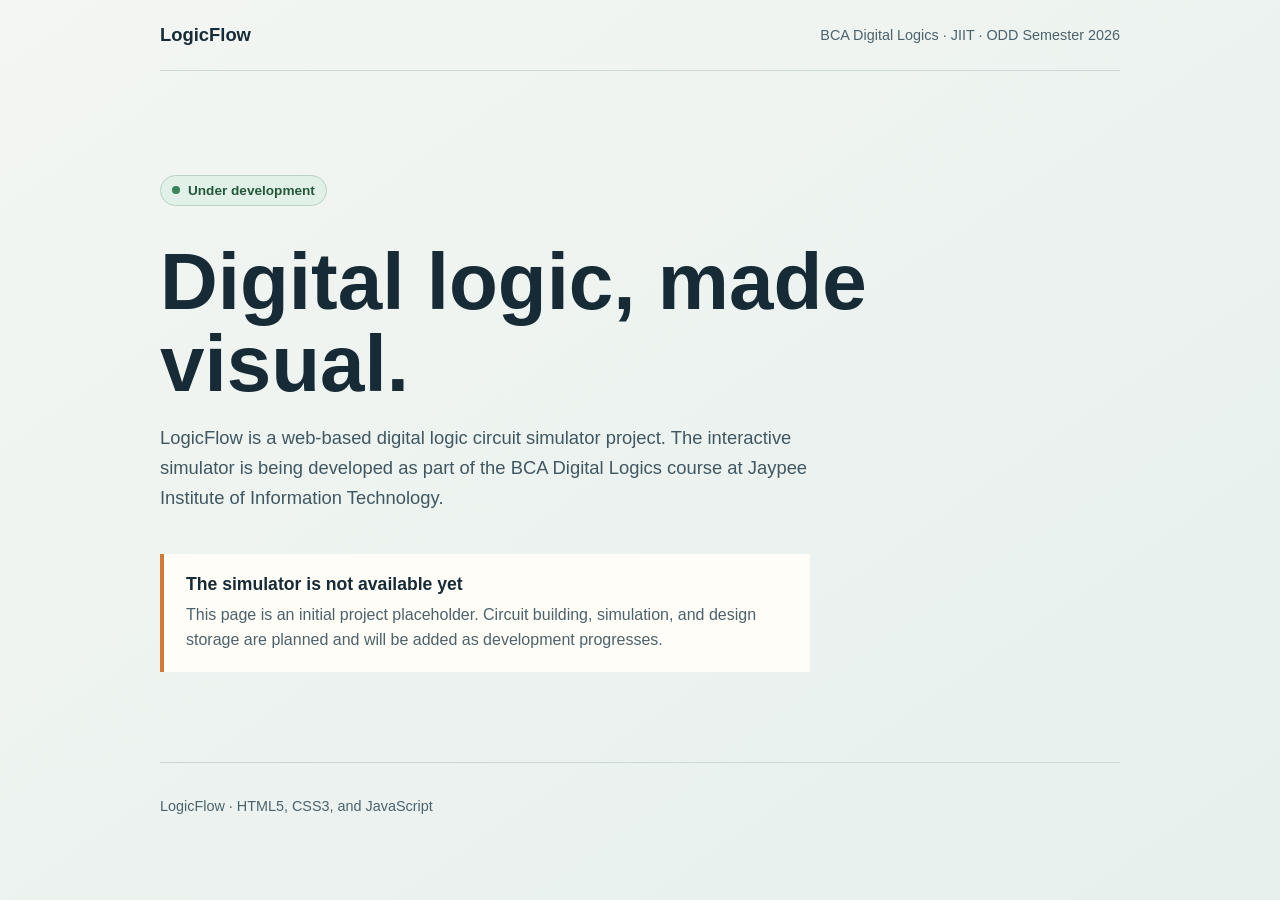
==== index.html @ 10ec33fc "Initialised Project" ====
<!doctype html>
<html lang="en">
  <head>
    <meta charset="utf-8">
    <meta name="viewport" content="width=device-width, initial-scale=1">
    <meta name="description" content="LogicFlow is a digital logic circuit simulator project currently under development.">
    <title>LogicFlow - Digital Logic Circuit Simulator</title>
    <link rel="stylesheet" href="css/style.css">
    <style>
      :root {
        color-scheme: light;
        font-family: "Segoe UI", sans-serif;
        color: #172b36;
        background: #f3f6f2;
      }

      * { box-sizing: border-box; }

      body {
        min-width: 320px;
        min-height: 100vh;
        margin: 0;
        background: linear-gradient(145deg, #f3f6f2 0%, #e6f0ed 100%);
      }

      header, main, footer { width: min(100% - 40px, 960px); margin-inline: auto; }

      header {
        display: flex;
        align-items: center;
        justify-content: space-between;
        gap: 16px;
        padding-block: 24px;
        border-bottom: 1px solid #cbd8d4;
      }

      .brand { margin: 0; font-size: 1.15rem; font-weight: 750; }
      .course { margin: 0; color: #4c626b; font-size: 0.9rem; text-align: right; }

      main { padding-block: clamp(48px, 10vh, 104px); }

      .status {
        display: inline-flex;
        align-items: center;
        gap: 8px;
        padding: 7px 11px;
        border: 1px solid #b8d2c3;
        border-radius: 999px;
        background: #e2f1e7;
        color: #24573c;
        font-size: 0.85rem;
        font-weight: 650;
      }

      .status::before {
        width: 8px;
        height: 8px;
        border-radius: 50%;
        background: #38855c;
        content: "";
      }

      h1 {
        max-width: 760px;
        margin: 22px 0 16px;
        font-size: clamp(2.4rem, 7vw, 5rem);
        line-height: 1.02;
      }

      .intro { max-width: 650px; color: #405761; font-size: 1.15rem; line-height: 1.65; }

      .notice {
        max-width: 650px;
        margin-top: 40px;
        padding: 20px 22px;
        border-left: 4px solid #d27a35;
        background: #fffdf7;
      }

      .notice h2 { margin: 0 0 8px; font-size: 1.1rem; }
      .notice p { margin: 0; color: #4c626b; line-height: 1.55; }
      footer { padding-block: 20px 28px; border-top: 1px solid #cbd8d4; color: #4c626b; font-size: 0.9rem; }

      @media (max-width: 520px) {
        header { align-items: flex-start; flex-direction: column; }
        .course { text-align: left; }
      }
    </style>
    <script src="js/app.js" defer></script>
  </head>
  <body>
    <header>
      <p class="brand">LogicFlow</p>
      <p class="course">BCA Digital Logics · JIIT · ODD Semester 2026</p>
    </header>

    <main>
      <p class="status" role="status">Under development</p>
      <h1>Digital logic, made visual.</h1>
      <p class="intro">LogicFlow is a web-based digital logic circuit simulator project. The interactive simulator is being developed as part of the BCA Digital Logics course at Jaypee Institute of Information Technology.</p>

      <section class="notice" aria-labelledby="development-title">
        <h2 id="development-title">The simulator is not available yet</h2>
        <p>This page is an initial project placeholder. Circuit building, simulation, and design storage are planned and will be added as development progresses.</p>
      </section>
    </main>

    <footer>
      <p>LogicFlow · HTML5, CSS3, and JavaScript</p>
    </footer>
  </body>
</html>
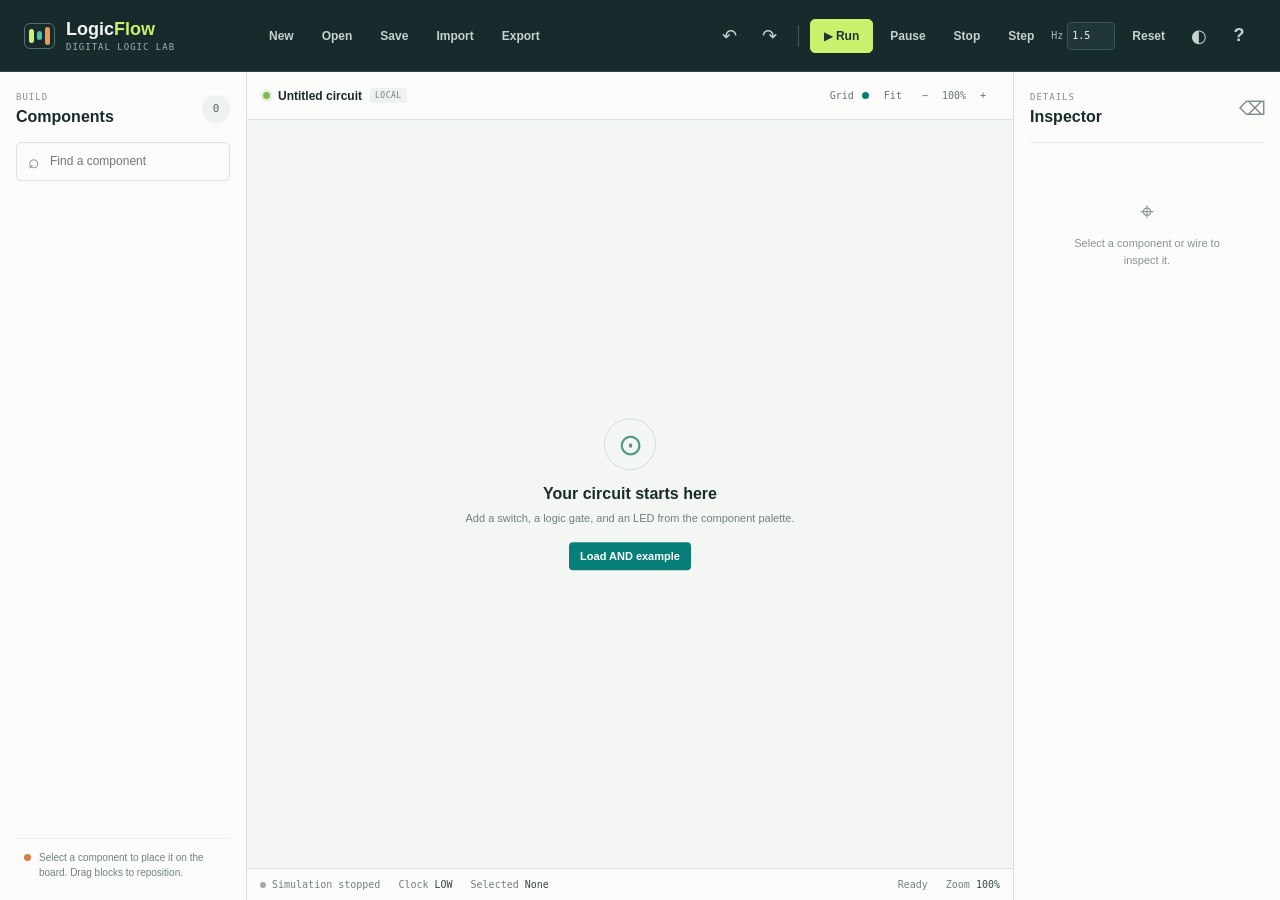
==== commit 4e449352: "feat: add simulator workspace UI" ====
--- a/index.html
+++ b/index.html
@@ -1,112 +1,105 @@
 <!doctype html>
 <html lang="en">
-  <head>
-    <meta charset="utf-8">
-    <meta name="viewport" content="width=device-width, initial-scale=1">
-    <meta name="description" content="LogicFlow is a digital logic circuit simulator project currently under development.">
-    <title>LogicFlow - Digital Logic Circuit Simulator</title>
-    <link rel="stylesheet" href="css/style.css">
-    <style>
-      :root {
-        color-scheme: light;
-        font-family: "Segoe UI", sans-serif;
-        color: #172b36;
-        background: #f3f6f2;
-      }
+	<head>
+		<meta charset="utf-8">
+		<meta name="viewport" content="width=device-width, initial-scale=1">
+		<meta name="description" content="LogicFlow is a browser-based digital logic circuit simulator.">
+		<meta name="theme-color" content="#172b2d">
+		<title>LogicFlow - Digital Logic Circuit Simulator</title>
+		<link rel="stylesheet" href="team/Gunish-Singh/styling/style.css">
+		<script type="module" src="app/bootstrap.js"></script>
+	</head>
+	<body>
+		<div class="app-shell" id="app">
+			<header class="topbar">
+				<a class="brand" href="#workspace" aria-label="LogicFlow home">
+					<span class="brand-mark" aria-hidden="true"><i></i><i></i><i></i></span>
+					<span>Logic<span class="brand-accent">Flow</span><small> DIGITAL LOGIC LAB</small></span>
+				</a>
+				<nav class="file-actions" aria-label="Circuit file actions">
+					<button type="button" data-action="new">New</button>
+					<button type="button" data-action="open">Open</button>
+					<button type="button" data-action="save">Save</button>
+					<button type="button" data-action="import">Import</button>
+					<button type="button" data-action="export">Export</button>
+				</nav>
+				<nav class="run-actions" aria-label="Simulation controls">
+					<button type="button" class="icon-button" data-action="undo" aria-label="Undo" title="Undo (Ctrl+Z)">↶</button>
+					<button type="button" class="icon-button" data-action="redo" aria-label="Redo" title="Redo (Ctrl+Y)">↷</button>
+					<span class="toolbar-divider" aria-hidden="true"></span>
+					<button type="button" class="run-button" data-action="run"><span aria-hidden="true">▶</span> Run</button>
+					<button type="button" data-action="pause">Pause</button>
+					<button type="button" data-action="stop">Stop</button>
+					  <button type="button" data-action="step" title="Advance one clock pulse">Step</button>
+					  <label class="clock-frequency">Hz <input id="clock-frequency" type="number" min="0.1" max="20" step="0.1" value="1.5" aria-label="Clock frequency in hertz"></label>
+					<button type="button" data-action="reset">Reset</button>
+					<button type="button" class="icon-button" data-action="theme" aria-label="Toggle color theme" title="Toggle theme">◐</button>
+					<button type="button" class="icon-button" data-action="help" aria-label="Help and about" title="Help and about">?</button>
+				</nav>
+			</header>
 
-      * { box-sizing: border-box; }
+			<main class="workbench" id="workspace">
+				<aside class="palette panel" aria-label="Component palette">
+					<div class="panel-heading">
+						<div><p class="eyebrow">BUILD</p><h1>Components</h1></div>
+						<span class="component-count" id="component-count">0</span>
+					</div>
+					<label class="search-box"><span class="visually-hidden">Search components</span><span aria-hidden="true">⌕</span><input id="component-search" type="search" placeholder="Find a component" autocomplete="off"></label>
+					<div id="component-list" class="component-list"></div>
+					<div class="palette-note"><span class="note-signal" aria-hidden="true"></span><p>Select a component to place it on the board. Drag blocks to reposition.</p></div>
+				</aside>
 
-      body {
-        min-width: 320px;
-        min-height: 100vh;
-        margin: 0;
-        background: linear-gradient(145deg, #f3f6f2 0%, #e6f0ed 100%);
-      }
+				<section class="workspace-panel" aria-label="Circuit workspace">
+					<div class="canvas-toolbar">
+						<div class="canvas-title"><span class="live-dot" aria-hidden="true"></span><span id="circuit-name">Untitled circuit</span><span class="draft-tag">LOCAL</span></div>
+						<div class="canvas-tools">
+							<button type="button" data-action="grid" aria-pressed="true" title="Toggle grid">Grid <span class="toggle-indicator"></span></button>
+							<button type="button" data-action="fit" title="Fit circuit to workspace">Fit</button>
+							<button type="button" data-action="zoom-out" aria-label="Zoom out">−</button>
+							<span id="zoom-level">100%</span>
+							<button type="button" data-action="zoom-in" aria-label="Zoom in">+</button>
+						</div>
+					</div>
+					<div class="diagram-wrap">
+						<svg id="diagram" viewBox="0 0 1200 760" role="application" aria-label="Interactive circuit diagram. Select output pins and input pins to wire components." tabindex="0" xmlns="http://www.w3.org/2000/svg">
+							<title>Circuit workspace</title>
+						</svg>
+						<div class="empty-state" id="empty-state">
+							<span class="empty-glyph" aria-hidden="true">⊙</span>
+							<h2>Your circuit starts here</h2>
+							<p>Add a switch, a logic gate, and an LED from the component palette.</p>
+							<button type="button" data-action="example">Load AND example</button>
+						</div>
+					</div>
+					<footer class="statusbar" aria-live="polite">
+						<span><i class="status-led" id="simulation-indicator"></i><span id="simulation-status">Simulation stopped</span></span>
+						<span>Clock <b id="clock-state">LOW</b></span>
+						<span>Selected <b id="selected-status">None</b></span>
+						<span class="status-spacer"></span>
+						<span id="message" role="status">Ready</span>
+						<span>Zoom <b id="zoom-status">100%</b></span>
+					</footer>
+				</section>
 
-      header, main, footer { width: min(100% - 40px, 960px); margin-inline: auto; }
-
-      header {
-        display: flex;
-        align-items: center;
-        justify-content: space-between;
-        gap: 16px;
-        padding-block: 24px;
-        border-bottom: 1px solid #cbd8d4;
-      }
-
-      .brand { margin: 0; font-size: 1.15rem; font-weight: 750; }
-      .course { margin: 0; color: #4c626b; font-size: 0.9rem; text-align: right; }
-
-      main { padding-block: clamp(48px, 10vh, 104px); }
-
-      .status {
-        display: inline-flex;
-        align-items: center;
-        gap: 8px;
-        padding: 7px 11px;
-        border: 1px solid #b8d2c3;
-        border-radius: 999px;
-        background: #e2f1e7;
-        color: #24573c;
-        font-size: 0.85rem;
-        font-weight: 650;
-      }
-
-      .status::before {
-        width: 8px;
-        height: 8px;
-        border-radius: 50%;
-        background: #38855c;
-        content: "";
-      }
-
-      h1 {
-        max-width: 760px;
-        margin: 22px 0 16px;
-        font-size: clamp(2.4rem, 7vw, 5rem);
-        line-height: 1.02;
-      }
-
-      .intro { max-width: 650px; color: #405761; font-size: 1.15rem; line-height: 1.65; }
-
-      .notice {
-        max-width: 650px;
-        margin-top: 40px;
-        padding: 20px 22px;
-        border-left: 4px solid #d27a35;
-        background: #fffdf7;
-      }
-
-      .notice h2 { margin: 0 0 8px; font-size: 1.1rem; }
-      .notice p { margin: 0; color: #4c626b; line-height: 1.55; }
-      footer { padding-block: 20px 28px; border-top: 1px solid #cbd8d4; color: #4c626b; font-size: 0.9rem; }
-
-      @media (max-width: 520px) {
-        header { align-items: flex-start; flex-direction: column; }
-        .course { text-align: left; }
-      }
-    </style>
-    <script src="js/app.js" defer></script>
-  </head>
-  <body>
-    <header>
-      <p class="brand">LogicFlow</p>
-      <p class="course">BCA Digital Logics · JIIT · ODD Semester 2026</p>
-    </header>
-
-    <main>
-      <p class="status" role="status">Under development</p>
-      <h1>Digital logic, made visual.</h1>
-      <p class="intro">LogicFlow is a web-based digital logic circuit simulator project. The interactive simulator is being developed as part of the BCA Digital Logics course at Jaypee Institute of Information Technology.</p>
-
-      <section class="notice" aria-labelledby="development-title">
-        <h2 id="development-title">The simulator is not available yet</h2>
-        <p>This page is an initial project placeholder. Circuit building, simulation, and design storage are planned and will be added as development progresses.</p>
-      </section>
-    </main>
-
-    <footer>
-      <p>LogicFlow · HTML5, CSS3, and JavaScript</p>
-    </footer>
-  </body>
-</html>+				<aside class="inspector panel" aria-label="Component inspector">
+					<div class="panel-heading"><div><p class="eyebrow">DETAILS</p><h2>Inspector</h2></div><button type="button" class="icon-button subtle" data-action="delete" aria-label="Delete selected item" title="Delete selected">⌫</button></div>
+					<div id="inspector-content" class="inspector-content"><div class="inspector-empty"><span aria-hidden="true">⌖</span><p>Select a component or wire to inspect it.</p></div></div>
+				</aside>
+			</main>
+			<input type="file" id="import-file" accept=".logicflow,application/vnd.logicflow.circuit+json,.json,application/json" aria-label="Import a LogicFlow circuit file" hidden>
+			<div class="toast" id="toast" role="status" aria-live="polite"></div>
+			<dialog id="help-dialog" aria-labelledby="help-title">
+				<form method="dialog"><button class="dialog-close" aria-label="Close help">×</button></form>
+				<p class="eyebrow">QUICK START</p><h2 id="help-title">Build a circuit</h2>
+				<ol><li>Add components from the left palette.</li><li>Click an output pin, then an input pin to connect them.</li><li>Click a switch's HIGH/LOW label to toggle its signal.</li><li>Run the simulation or inspect truth tables on a selected component.</li></ol>
+				<p class="dialog-footnote">LogicFlow · BCA Digital Logics · Jaypee Institute of Information Technology · ODD Semester 2026</p>
+			</dialog>
+			<dialog id="circuit-dialog" aria-labelledby="circuit-dialog-title">
+				<form method="dialog"><button class="dialog-close" aria-label="Close circuit dialog">×</button></form>
+				<p class="eyebrow">LOCAL CIRCUITS</p>
+				<h2 id="circuit-dialog-title">Save circuit</h2>
+				<div id="circuit-dialog-body"></div>
+			</dialog>
+		</div>
+	</body>
+</html>
--- a/team/Gunish-Singh/styling/style.css
+++ b/team/Gunish-Singh/styling/style.css
@@ -0,0 +1,204 @@
+:root {
+  font-family: "Aptos", "Segoe UI", sans-serif;
+  color: #192b2e;
+  background: #e8eeeb;
+  font-synthesis: none;
+  --ink: #192b2e;
+  --muted: #718184;
+  --line: #d9e1dd;
+  --panel: #fbfcfa;
+  --canvas: #f3f6f2;
+  --teal: #087e78;
+  --teal-dark: #075d59;
+  --lime: #c9f16b;
+  --orange: #da7b42;
+  --signal-high: #0ca67f;
+  --shadow: 0 12px 36px rgb(26 48 48 / 7%);
+}
+
+* { box-sizing: border-box; }
+body { min-width: 320px; min-height: 100vh; margin: 0; }
+button, input { font: inherit; }
+button { color: inherit; }
+button:focus-visible, input:focus-visible, a:focus-visible, svg:focus-visible { outline: 3px solid #e4984a; outline-offset: 2px; }
+.app-shell { min-height: 100vh; }
+.topbar { min-height: 72px; display: flex; align-items: center; gap: 30px; padding: 0 24px; background: #172b2d; color: #f2f5ef; border-bottom: 1px solid #294347; }
+.brand { display: flex; align-items: center; gap: 11px; min-width: 204px; color: inherit; text-decoration: none; font-size: 18px; font-weight: 800; line-height: 1; }
+.brand small { display: block; margin-top: 5px; color: #9eb4ae; font: 500 9px/1 Consolas, monospace; letter-spacing: 1px; }
+.brand-accent { color: var(--lime); }
+.brand-mark { display: flex; align-items: center; gap: 3px; height: 26px; padding: 4px; border: 1px solid #52716a; border-radius: 6px; }
+.brand-mark i { display: block; width: 5px; height: 14px; border-radius: 3px; background: #c9f16b; }
+.brand-mark i:nth-child(2) { height: 9px; background: #46c39f; }
+.brand-mark i:nth-child(3) { height: 18px; background: #ec9954; }
+.file-actions, .run-actions, .canvas-tools { display: flex; align-items: center; gap: 6px; }
+.topbar nav button { min-height: 34px; padding: 0 10px; border: 1px solid transparent; border-radius: 5px; background: transparent; color: #c6d2cf; font-size: 12px; font-weight: 650; cursor: pointer; }
+.topbar nav button:hover { border-color: #42615f; background: #223b3d; color: white; }
+.topbar nav .run-button { padding-inline: 13px; border-color: var(--lime); background: var(--lime); color: #203331; }
+.topbar nav .run-button:hover { border-color: #daf796; background: #daf796; }
+.topbar nav .icon-button { width: 34px; padding: 0; font-size: 18px; }
+.run-actions { margin-left: auto; }
+.toolbar-divider { height: 22px; margin-inline: 5px; border-left: 1px solid #41585a; }
+.clock-frequency { display: flex; align-items: center; gap: 4px; color: #a9bab4; font: 10px Consolas, monospace; }
+.clock-frequency input { width: 48px; height: 28px; padding: 0 4px; border: 1px solid #3b5553; border-radius: 4px; background: #203638; color: #eef4ef; font: 10px Consolas, monospace; }
+.workbench { display: grid; grid-template-columns: 246px minmax(400px, 1fr) 266px; gap: 1px; height: calc(100vh - 72px); min-height: 560px; background: var(--line); }
+.panel { min-width: 0; background: var(--panel); }
+.palette, .inspector { display: flex; flex-direction: column; padding: 20px 16px; overflow: hidden; }
+.panel-heading { display: flex; align-items: center; justify-content: space-between; gap: 10px; margin-bottom: 16px; }
+.panel-heading h1, .panel-heading h2 { margin: 0; font-size: 16px; font-weight: 800; }
+.eyebrow { margin: 0 0 5px; color: #82908d; font: 500 9px/1.2 Consolas, monospace; letter-spacing: 1px; }
+.component-count { display: grid; place-items: center; width: 28px; height: 28px; border-radius: 50%; background: #edf2ee; color: #566a68; font: 500 11px Consolas, monospace; }
+.search-box { display: flex; align-items: center; gap: 9px; min-height: 39px; padding: 0 11px; border: 1px solid #dbe3df; border-radius: 5px; color: #72817e; }
+.search-box:focus-within { border-color: var(--teal); box-shadow: 0 0 0 2px rgb(8 126 120 / 10%); }
+.search-box > span { font-size: 19px; line-height: 1; }
+.search-box input { width: 100%; border: 0; outline: 0; background: transparent; color: var(--ink); font-size: 12px; }
+.component-list { flex: 1; margin: 14px -4px 0; padding: 0 4px 8px; overflow-y: auto; }
+.component-group { margin-bottom: 17px; }
+.component-group h3 { margin: 0 0 8px; color: #80908d; font: 500 9px Consolas, monospace; letter-spacing: .9px; text-transform: uppercase; }
+.component-buttons { display: grid; grid-template-columns: 1fr 1fr; gap: 6px; }
+.component-button { display: flex; align-items: center; min-width: 0; min-height: 36px; gap: 7px; padding: 0 8px; border: 1px solid #e2e8e4; border-radius: 5px; background: #fff; text-align: left; font-size: 10px; font-weight: 700; cursor: pointer; transition: border-color .15s, background .15s, transform .15s; }
+.component-button:hover { transform: translateY(-1px); border-color: #9fc9bb; background: #f4faf5; }
+.component-glyph { display: grid; flex: 0 0 19px; place-items: center; width: 19px; height: 19px; border-radius: 4px; background: #e5f2e9; color: #16775c; font: 500 10px Consolas, monospace; }
+.palette-note { display: flex; align-items: flex-start; gap: 8px; padding: 11px 8px 0; border-top: 1px solid #edf0ed; color: var(--muted); }
+.palette-note p { margin: 0; font-size: 10px; line-height: 1.5; }
+.note-signal { flex: 0 0 7px; width: 7px; height: 7px; margin-top: 4px; border-radius: 50%; background: var(--orange); }
+.workspace-panel { display: flex; min-width: 0; min-height: 0; flex-direction: column; background: var(--canvas); }
+.canvas-toolbar { display: flex; align-items: center; justify-content: space-between; min-height: 48px; padding: 0 16px; border-bottom: 1px solid #dce4df; background: #fbfcfa; }
+.canvas-title { display: flex; align-items: center; gap: 8px; min-width: 0; font-size: 12px; font-weight: 750; }
+.live-dot { width: 7px; height: 7px; border-radius: 50%; background: #7dbb55; box-shadow: 0 0 0 3px #eaf2df; }
+.draft-tag { padding: 3px 5px; border-radius: 3px; background: #eef2ed; color: #72817e; font: 500 8px Consolas, monospace; letter-spacing: .5px; }
+.canvas-tools { gap: 3px; color: #637572; font: 500 10px Consolas, monospace; }
+.canvas-tools button { min-width: 28px; height: 28px; padding: 0 6px; border: 0; border-radius: 4px; background: transparent; color: inherit; cursor: pointer; }
+.canvas-tools button:hover { background: #edf3ee; color: var(--teal-dark); }
+.toggle-indicator { display: inline-block; width: 7px; height: 7px; margin-left: 2px; border-radius: 50%; background: var(--teal); }
+.diagram-wrap { position: relative; flex: 1; min-height: 0; overflow: hidden; }
+#diagram { display: block; width: 100%; height: 100%; touch-action: none; cursor: default; }
+#diagram .grid-bg { fill: url(#grid-pattern); }
+#diagram .wire { fill: none; stroke: #81938f; stroke-width: 2.2; cursor: pointer; transition: stroke .15s, stroke-width .15s; }
+#diagram .wire.signal-high { stroke: var(--signal-high); stroke-width: 3; }
+#diagram .wire.signal-low { stroke: #9ba9a5; }
+#diagram .wire.selected { stroke: #df8542; stroke-width: 4; }
+#diagram .wire-hit { fill: none; stroke: transparent; stroke-width: 14; cursor: pointer; }
+#diagram .node-body { fill: #fff; stroke: #bdcbc5; stroke-width: 1.5; rx: 7; filter: drop-shadow(0 3px 3px rgb(22 49 42 / 8%)); }
+#diagram .node.selected .node-body { stroke: #16877b; stroke-width: 2.2; }
+#diagram .node-title { fill: #1b3233; font: 700 12px "Segoe UI", sans-serif; pointer-events: none; }
+#diagram .node-subtitle { fill: #82918d; font: 9px Consolas, monospace; pointer-events: none; }
+#diagram .pin { stroke: #fff; stroke-width: 2; cursor: crosshair; }
+#diagram .pin:hover { r: 8; }
+#diagram .pin.output { fill: #137f70; }
+#diagram .pin.input { fill: #7b8986; }
+#diagram .pin.signal-high { fill: #05a77c; }
+#diagram .pin.signal-low { fill: #8e9c98; }
+#diagram .pin-label { fill: #657572; font: 9px Consolas, monospace; pointer-events: none; }
+#diagram .state-label { fill: #516663; font: 10px Consolas, monospace; pointer-events: none; }
+#diagram .state-label[data-switch-toggle] { cursor: pointer; pointer-events: auto; }
+#diagram .led-core { fill: #d6ded9; stroke: #82918c; stroke-width: 1.5; }
+#diagram .led-core.on { fill: #7af0bc; stroke: #0c9c73; filter: drop-shadow(0 0 6px rgb(19 203 138 / 55%)); }
+#diagram .wire-preview { fill: none; stroke: #de8946; stroke-width: 2; stroke-dasharray: 6 5; pointer-events: none; }
+.empty-state { position: absolute; top: 50%; left: 50%; width: min(340px, 90%); transform: translate(-50%, -50%); text-align: center; pointer-events: none; }
+.empty-state[hidden] { display: none; }
+.empty-glyph { display: grid; place-items: center; width: 52px; height: 52px; margin: 0 auto 15px; border: 1px solid #d4dfd8; border-radius: 50%; color: #4f9b7d; font-size: 30px; }
+.empty-state h2 { margin: 0 0 7px; font-size: 16px; }
+.empty-state p { margin: 0; color: #71817d; font-size: 11px; line-height: 1.6; }
+.empty-state button { margin-top: 14px; padding: 8px 11px; border: 0; border-radius: 4px; background: var(--teal); color: #fff; font-size: 11px; font-weight: 700; pointer-events: auto; cursor: pointer; }
+.statusbar { display: flex; align-items: center; gap: 18px; min-height: 32px; padding: 0 13px; border-top: 1px solid #dce4df; background: #fbfcfa; color: #71807d; font: 10px Consolas, monospace; }
+.statusbar > span { display: flex; align-items: center; gap: 6px; white-space: nowrap; }
+.statusbar b { color: #344947; font-weight: 500; }
+.status-spacer { flex: 1; }
+.status-led { width: 6px; height: 6px; border-radius: 50%; background: #9daaa6; }
+.status-led.running { background: #11a77b; box-shadow: 0 0 0 3px #d9f1e5; }
+.inspector .panel-heading { margin-bottom: 0; padding-bottom: 16px; border-bottom: 1px solid #e6ebe7; }
+.icon-button { display: grid; place-items: center; width: 32px; height: 32px; border: 1px solid #dfe6e1; border-radius: 5px; background: #fff; color: #445b57; font-size: 16px; cursor: pointer; }
+.icon-button:hover { border-color: #adc8bb; color: var(--teal-dark); }
+.icon-button.subtle { border-color: transparent; background: transparent; color: #7c8985; font-size: 19px; }
+.inspector-content { flex: 1; min-height: 0; overflow-y: auto; }
+.inspector-empty { display: grid; justify-items: center; gap: 8px; margin-top: 54px; color: #879490; text-align: center; }
+.inspector-empty span { font-size: 25px; }
+.inspector-empty p { max-width: 170px; margin: 0; font-size: 11px; line-height: 1.6; }
+.inspector-section { padding: 16px 0; border-bottom: 1px solid #e9eeea; }
+.inspector-section h3 { margin: 0 0 11px; color: #7d8b87; font: 500 9px Consolas, monospace; letter-spacing: .8px; text-transform: uppercase; }
+.detail-title { margin: 13px 0 4px; font-size: 15px; font-weight: 800; }
+.detail-id { color: #81908c; font: 10px Consolas, monospace; }
+.pin-row { display: flex; align-items: center; justify-content: space-between; padding: 5px 0; color: #536662; font-size: 11px; }
+.pin-value { display: inline-grid; place-items: center; min-width: 24px; height: 20px; border-radius: 3px; background: #edf1ee; color: #667572; font: 500 10px Consolas, monospace; }
+.pin-value.high { background: #dff5e9; color: #087e5f; }
+.inspector-section input[type="text"], .inspector-section input[type="number"] { width: 100%; min-height: 33px; padding: 0 8px; border: 1px solid #d9e2dc; border-radius: 4px; background: #fff; color: var(--ink); font-size: 11px; }
+.inspector-action { width: 100%; min-height: 34px; margin-top: 7px; border: 1px solid #dbe4dd; border-radius: 4px; background: #fff; color: #37524c; font-size: 11px; font-weight: 700; cursor: pointer; }
+.inspector-action:hover { border-color: #89b8a5; background: #f4faf6; }
+.truth-table { width: 100%; border-collapse: collapse; font: 10px Consolas, monospace; }
+.truth-table th, .truth-table td { padding: 6px 3px; border-bottom: 1px solid #edf0ed; text-align: center; }
+.truth-table th { color: #71817c; font-weight: 500; }
+.truth-table td:last-child { color: var(--teal-dark); font-weight: 700; }
+.toast { position: fixed; right: 18px; bottom: 46px; z-index: 5; max-width: min(380px, calc(100vw - 36px)); padding: 10px 14px; transform: translateY(12px); border: 1px solid #385956; border-radius: 5px; background: #193536; box-shadow: var(--shadow); color: #f2f7f1; font-size: 11px; opacity: 0; pointer-events: none; transition: opacity .18s, transform .18s; }
+.toast.visible { transform: translateY(0); opacity: 1; }
+dialog { width: min(430px, calc(100% - 32px)); padding: 28px; border: 1px solid #d7e0da; border-radius: 8px; box-shadow: var(--shadow); color: var(--ink); }
+dialog::backdrop { background: rgb(16 37 35 / 48%); }
+dialog h2 { margin: 5px 0 15px; font-size: 22px; }
+dialog li { margin: 9px 0; color: #51635f; font-size: 13px; line-height: 1.5; }
+.dialog-close { float: right; border: 0; background: transparent; color: #64736f; font-size: 22px; cursor: pointer; }
+.dialog-footnote { margin: 20px 0 0; padding-top: 14px; border-top: 1px solid var(--line); color: #7b8985; font-size: 10px; line-height: 1.5; }
+.dialog-label { display: block; margin: 10px 0 6px; color: #60716d; font-size: 12px; }
+.dialog-input { width: 100%; min-height: 38px; padding: 0 10px; border: 1px solid #d9e2dc; border-radius: 4px; background: #fff; color: var(--ink); }
+.dialog-actions { display: flex; justify-content: flex-end; gap: 8px; margin-top: 18px; }
+.dialog-action { min-height: 34px; padding: 0 13px; border: 1px solid #d9e2dc; border-radius: 4px; background: #fff; font-size: 11px; font-weight: 700; cursor: pointer; }
+.dialog-action.primary { border-color: var(--teal); background: var(--teal); color: #fff; }
+.saved-circuit-list { display: grid; gap: 6px; max-height: 300px; overflow-y: auto; }
+.saved-circuit-row { display: flex; gap: 5px; }
+.saved-circuit-button { flex: 1; min-width: 0; min-height: 38px; padding: 0 10px; border: 1px solid #dce5df; border-radius: 4px; background: #fff; text-align: left; font-size: 12px; cursor: pointer; }
+.saved-circuit-button:hover { border-color: #8ebca9; background: #f4faf6; }
+.saved-circuit-tool { padding: 0 8px; border: 1px solid #dce5df; border-radius: 4px; background: #fff; color: #526660; font-size: 10px; cursor: pointer; }
+.saved-circuit-tool:hover { border-color: #8ebca9; background: #f4faf6; }
+.saved-circuit-tool.danger { color: #a54335; }
+.visually-hidden { position: absolute; width: 1px; height: 1px; padding: 0; overflow: hidden; clip: rect(0, 0, 0, 0); white-space: nowrap; border: 0; }
+
+body.dark { color: #e2eae6; background: #101a1c; --ink: #e2eae6; --muted: #97a8a2; --line: #2e3d3d; --panel: #1c292a; --canvas: #172324; }
+body.dark .topbar { background: #101a1c; }
+body.dark .palette, body.dark .inspector, body.dark .canvas-toolbar, body.dark .statusbar { background: #1c292a; }
+body.dark .workbench { background: #2e3d3d; }
+body.dark .component-button, body.dark .icon-button, body.dark .inspector-action { border-color: #384a49; background: #243333; color: #e0e9e4; }
+body.dark .component-button:hover, body.dark .inspector-action:hover { background: #2e4541; }
+body.dark .search-box, body.dark .inspector-section input { border-color: #40524e; color: #e0e9e4; }
+body.dark .search-box input, body.dark .inspector-section input { color: #e0e9e4; }
+body.dark .canvas-tools button:hover { background: #2a3c3a; }
+body.dark #diagram .node-body { fill: #283939; stroke: #506360; }
+body.dark #diagram .node-title { fill: #e7efeb; }
+body.dark #diagram .node-subtitle, body.dark #diagram .pin-label, body.dark #diagram .state-label { fill: #a3b2ad; }
+body.dark #diagram .wire { stroke: #758985; }
+body.dark #diagram .wire.signal-high { stroke: #31d4a1; }
+body.dark #diagram .pin.input { fill: #b0bcb8; }
+body.dark .empty-state h2 { color: #e4ece8; }
+body.dark .empty-state p { color: #a2b1ad; }
+body.dark dialog { background: #1c292a; color: #e2eae6; }
+
+@media (max-width: 1120px) {
+  .topbar { gap: 14px; padding-inline: 14px; }
+  .brand { min-width: 160px; }
+  .workbench { grid-template-columns: 214px minmax(320px, 1fr) 228px; }
+  .topbar nav button { padding-inline: 7px; }
+  .statusbar { gap: 11px; }
+}
+@media (max-width: 850px) {
+  .topbar { flex-wrap: wrap; gap: 8px 18px; padding-block: 10px; }
+  .brand { min-width: 160px; }
+  .run-actions { margin-left: auto; }
+  .workbench { height: calc(100vh - 118px); grid-template-columns: 190px minmax(280px, 1fr); }
+  .inspector { display: none; }
+  .statusbar { font-size: 9px; }
+}
+@media (max-width: 600px) {
+  .topbar { min-height: auto; }
+  .file-actions, .run-actions { width: 100%; margin: 0; overflow-x: auto; }
+  .file-actions { order: 2; }
+  .run-actions { order: 3; }
+  .workbench { display: flex; height: calc(100dvh - 150px); min-height: 460px; flex-direction: column; }
+  .palette { max-height: 155px; padding: 10px 12px; }
+  .palette .panel-heading { display: none; }
+  .component-list { display: flex; flex: 0 0 auto; gap: 13px; overflow: auto hidden; margin: 8px 0 0; padding-bottom: 4px; }
+  .component-group { flex: 0 0 auto; margin: 0; }
+  .component-buttons { display: flex; }
+  .component-button { min-width: 76px; }
+  .palette-note { display: none; }
+  .workspace-panel { flex: 1; min-height: 0; }
+  .canvas-toolbar { min-height: 40px; padding-inline: 9px; }
+  .statusbar { gap: 8px; min-height: 30px; padding-inline: 7px; overflow-x: auto; }
+  .statusbar > span:nth-child(3), .statusbar > span:nth-child(5) { display: none; }
+}
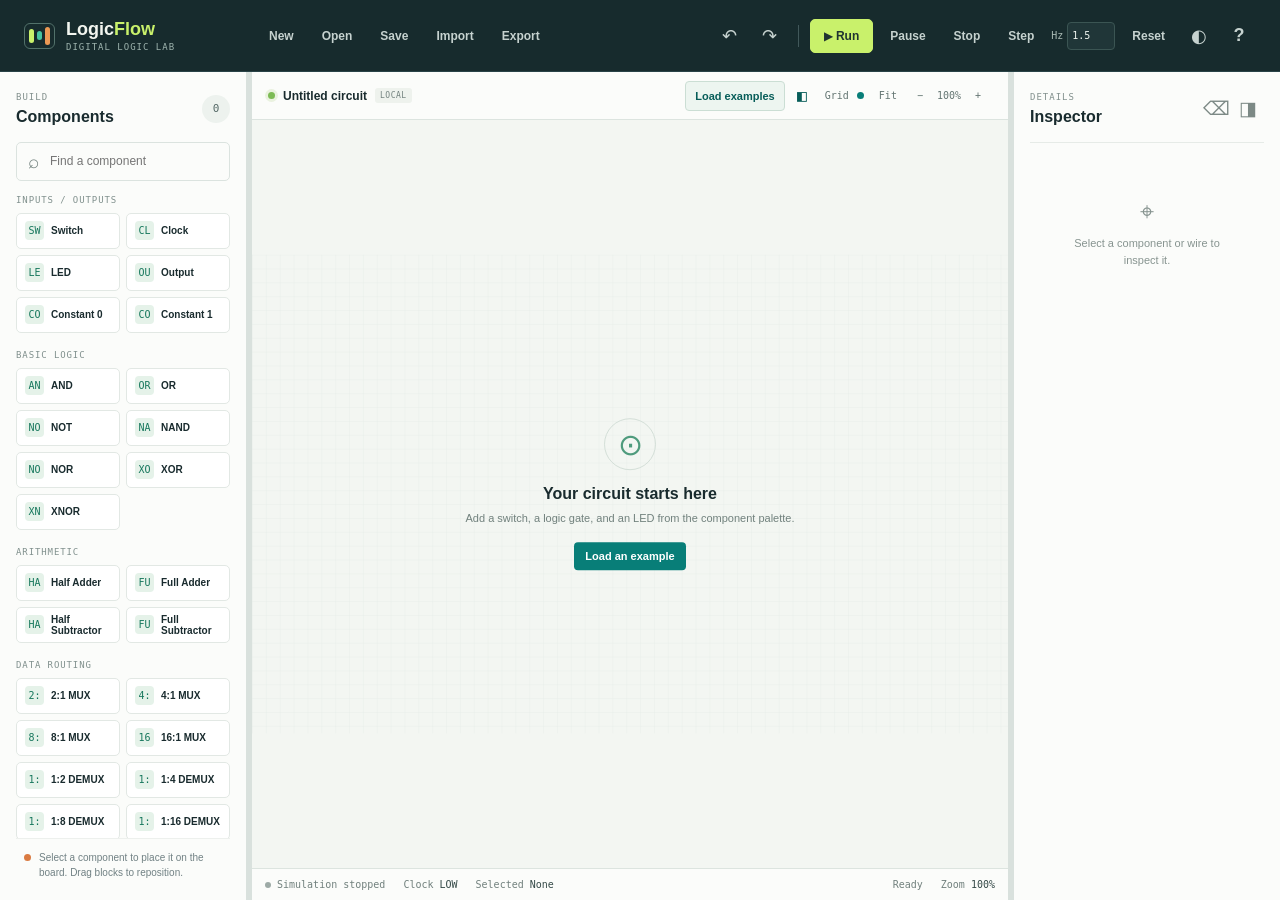
==== commit 5ed9795d: "feat: improve workspace panels and circuit visuals" ====
--- a/index.html
+++ b/index.html
@@ -48,11 +48,14 @@
 					<div id="component-list" class="component-list"></div>
 					<div class="palette-note"><span class="note-signal" aria-hidden="true"></span><p>Select a component to place it on the board. Drag blocks to reposition.</p></div>
 				</aside>
+				<button type="button" class="panel-resizer palette-resizer" data-resize="palette" role="separator" aria-orientation="vertical" aria-label="Resize component palette" title="Drag to resize component palette"></button>
 
 				<section class="workspace-panel" aria-label="Circuit workspace">
 					<div class="canvas-toolbar">
 						<div class="canvas-title"><span class="live-dot" aria-hidden="true"></span><span id="circuit-name">Untitled circuit</span><span class="draft-tag">LOCAL</span></div>
 						<div class="canvas-tools">
+							<button type="button" data-action="examples" title="Load or insert an example circuit">Load examples</button>
+							<button type="button" class="icon-button panel-toggle" data-action="toggle-palette" aria-label="Hide component palette" aria-pressed="true" title="Hide component palette">◧</button>
 							<button type="button" data-action="grid" aria-pressed="true" title="Toggle grid">Grid <span class="toggle-indicator"></span></button>
 							<button type="button" data-action="fit" title="Fit circuit to workspace">Fit</button>
 							<button type="button" data-action="zoom-out" aria-label="Zoom out">−</button>
@@ -68,7 +71,7 @@
 							<span class="empty-glyph" aria-hidden="true">⊙</span>
 							<h2>Your circuit starts here</h2>
 							<p>Add a switch, a logic gate, and an LED from the component palette.</p>
-							<button type="button" data-action="example">Load AND example</button>
+							<button type="button" data-action="examples">Load an example</button>
 						</div>
 					</div>
 					<footer class="statusbar" aria-live="polite">
@@ -80,9 +83,10 @@
 						<span>Zoom <b id="zoom-status">100%</b></span>
 					</footer>
 				</section>
+				<button type="button" class="panel-resizer inspector-resizer" data-resize="inspector" role="separator" aria-orientation="vertical" aria-label="Resize inspector" title="Drag to resize inspector"></button>
 
 				<aside class="inspector panel" aria-label="Component inspector">
-					<div class="panel-heading"><div><p class="eyebrow">DETAILS</p><h2>Inspector</h2></div><button type="button" class="icon-button subtle" data-action="delete" aria-label="Delete selected item" title="Delete selected">⌫</button></div>
+					<div class="panel-heading"><div><p class="eyebrow">DETAILS</p><h2>Inspector</h2></div><div class="panel-heading-actions"><button type="button" class="icon-button subtle" data-action="delete" aria-label="Delete selected item" title="Delete selected">⌫</button><button type="button" class="icon-button subtle" data-action="toggle-inspector" aria-label="Hide inspector" aria-pressed="true" title="Hide inspector">◨</button></div></div>
 					<div id="inspector-content" class="inspector-content"><div class="inspector-empty"><span aria-hidden="true">⌖</span><p>Select a component or wire to inspect it.</p></div></div>
 				</aside>
 			</main>
@@ -100,6 +104,12 @@
 				<h2 id="circuit-dialog-title">Save circuit</h2>
 				<div id="circuit-dialog-body"></div>
 			</dialog>
+			<dialog id="examples-dialog" class="examples-dialog" aria-labelledby="examples-title">
+				<form method="dialog"><button class="dialog-close" aria-label="Close examples">×</button></form>
+				<p class="eyebrow">CIRCUIT LIBRARY</p>
+				<h2 id="examples-title">Example circuits</h2>
+				<div id="examples-list" class="example-list"></div>
+			</dialog>
 		</div>
 	</body>
 </html>
--- a/team/Gunish-Singh/styling/style.css
+++ b/team/Gunish-Singh/styling/style.css
@@ -13,6 +13,7 @@
   --lime: #c9f16b;
   --orange: #da7b42;
   --signal-high: #0ca67f;
+  --grid-line: #dce5df;
   --shadow: 0 12px 36px rgb(26 48 48 / 7%);
 }
 
@@ -40,10 +41,19 @@
 .toolbar-divider { height: 22px; margin-inline: 5px; border-left: 1px solid #41585a; }
 .clock-frequency { display: flex; align-items: center; gap: 4px; color: #a9bab4; font: 10px Consolas, monospace; }
 .clock-frequency input { width: 48px; height: 28px; padding: 0 4px; border: 1px solid #3b5553; border-radius: 4px; background: #203638; color: #eef4ef; font: 10px Consolas, monospace; }
-.workbench { display: grid; grid-template-columns: 246px minmax(400px, 1fr) 266px; gap: 1px; height: calc(100vh - 72px); min-height: 560px; background: var(--line); }
+.workbench { --palette-width: 246px; --inspector-width: 266px; display: grid; grid-template-columns: minmax(180px, var(--palette-width)) 6px minmax(300px, 1fr) 6px minmax(210px, var(--inspector-width)); height: calc(100vh - 72px); min-height: 560px; background: var(--line); }
+.workbench.palette-collapsed { grid-template-columns: 0 0 minmax(0, 1fr) 6px minmax(210px, var(--inspector-width)); }
+.workbench.inspector-collapsed { grid-template-columns: minmax(180px, var(--palette-width)) 6px minmax(0, 1fr) 0 0; }
+.workbench.palette-collapsed.inspector-collapsed { grid-template-columns: 0 0 minmax(0, 1fr) 0 0; }
 .panel { min-width: 0; background: var(--panel); }
+.workbench.palette-collapsed .palette, .workbench.inspector-collapsed .inspector { visibility: hidden; overflow: hidden; padding: 0; }
+.panel-resizer { position: relative; z-index: 2; width: 6px; min-width: 6px; padding: 0; border: 0; background: transparent; cursor: col-resize; touch-action: none; }
+.panel-resizer::after { position: absolute; top: 0; bottom: 0; left: 2px; width: 2px; background: var(--line); content: ""; transition: background .15s, width .15s; }
+.panel-resizer:hover::after, .panel-resizer:focus-visible::after { left: 1px; width: 4px; background: var(--teal); }
+.workbench.palette-collapsed .palette-resizer, .workbench.inspector-collapsed .inspector-resizer { display: none; }
 .palette, .inspector { display: flex; flex-direction: column; padding: 20px 16px; overflow: hidden; }
 .panel-heading { display: flex; align-items: center; justify-content: space-between; gap: 10px; margin-bottom: 16px; }
+.panel-heading-actions { display: flex; align-items: center; gap: 4px; }
 .panel-heading h1, .panel-heading h2 { margin: 0; font-size: 16px; font-weight: 800; }
 .eyebrow { margin: 0 0 5px; color: #82908d; font: 500 9px/1.2 Consolas, monospace; letter-spacing: 1px; }
 .component-count { display: grid; place-items: center; width: 28px; height: 28px; border-radius: 50%; background: #edf2ee; color: #566a68; font: 500 11px Consolas, monospace; }
@@ -69,17 +79,45 @@
 .canvas-tools { gap: 3px; color: #637572; font: 500 10px Consolas, monospace; }
 .canvas-tools button { min-width: 28px; height: 28px; padding: 0 6px; border: 0; border-radius: 4px; background: transparent; color: inherit; cursor: pointer; }
 .canvas-tools button:hover { background: #edf3ee; color: var(--teal-dark); }
+.canvas-tools .panel-toggle { width: 28px; min-width: 28px; height: 28px; padding: 0; border-color: var(--line); background: var(--panel); color: var(--teal-dark); }
+.canvas-tools button[data-action="examples"] { min-height: 30px; padding-inline: 9px; border: 1px solid #cbded4; background: #edf5f0; color: var(--teal-dark); font: 700 11px "Aptos", "Segoe UI", sans-serif; }
+.canvas-tools button[data-action="examples"]:hover { border-color: var(--teal); background: #e0f0e7; }
 .toggle-indicator { display: inline-block; width: 7px; height: 7px; margin-left: 2px; border-radius: 50%; background: var(--teal); }
 .diagram-wrap { position: relative; flex: 1; min-height: 0; overflow: hidden; }
 #diagram { display: block; width: 100%; height: 100%; touch-action: none; cursor: default; }
 #diagram .grid-bg { fill: url(#grid-pattern); }
+#diagram .grid-lines { stroke: var(--grid-line); }
 #diagram .wire { fill: none; stroke: #81938f; stroke-width: 2.2; cursor: pointer; transition: stroke .15s, stroke-width .15s; }
 #diagram .wire.signal-high { stroke: var(--signal-high); stroke-width: 3; }
 #diagram .wire.signal-low { stroke: #9ba9a5; }
+#diagram .wire-flow { fill: none; stroke: #d9f777; stroke-width: 2; stroke-dasharray: 2 13; stroke-linecap: round; animation: signal-flow .8s linear infinite; pointer-events: none; }
+#diagram .gate-shape { fill: var(--panel); stroke: #087e78; stroke-width: 3; stroke-linejoin: round; stroke-linecap: round; }
+#diagram .gate-extra { fill: none; }
+#diagram .symbol-wire { fill: none; stroke: #71817d; stroke-width: 3; stroke-linecap: round; }
+#diagram .gate-bubble { fill: var(--panel); stroke: #087e78; stroke-width: 3; }
+#diagram .symbol-chip { fill: #e9f2ed; stroke: #4b8878; stroke-width: 1.5; }
+#diagram .symbol-text { fill: #305e54; font: 700 10px Consolas, monospace; }
+#diagram .output-indicator { fill: #e4e9e5; stroke: #71817d; stroke-width: 1.5; transition: fill .16s ease, filter .16s ease; }
+#diagram .output-indicator.on { fill: #7af0bc; stroke: #0c9c73; filter: drop-shadow(0 0 5px rgb(19 203 138 / 45%)); }
+#diagram .switch-knob { fill: #087e78; stroke: #fff; stroke-width: 1.5; transition: cx .16s ease; }
+#diagram .io-wave { fill: none; stroke: #087e78; stroke-width: 2; stroke-linecap: square; stroke-linejoin: round; }
+#diagram .display-frame { fill: #182a28; stroke: #789389; stroke-width: 1.5; }
+#diagram .display-readout { fill: #a7f27b; font: 700 22px Consolas, monospace; letter-spacing: 1px; }
+#diagram .binary-readout { font-size: 17px; letter-spacing: 2px; }
+#diagram .probe-frame { fill: #f1f5f1; }
+#diagram .probe-lamp { fill: #a5b1aa; stroke: #fff; stroke-width: 1; }
+#diagram .probe-lamp.on { fill: #20c789; filter: drop-shadow(0 0 4px rgb(32 199 137 / 60%)); }
+#diagram .probe-readout { fill: #526862; font: 700 10px Consolas, monospace; }
+#diagram .display-segment { fill: #e1e8e2; stroke: #7d8f88; stroke-width: 1; stroke-linejoin: round; }
+#diagram .display-segment.on { fill: #d1ff76; stroke: #a4db4d; filter: drop-shadow(0 0 3px rgb(192 247 97 / 65%)); transition: fill .16s ease; }
+.display-details { color: var(--ink); font: 10px/1.6 Consolas, monospace; overflow-wrap: anywhere; }
+@keyframes signal-flow { to { stroke-dashoffset: -30; } }
 #diagram .wire.selected { stroke: #df8542; stroke-width: 4; }
 #diagram .wire-hit { fill: none; stroke: transparent; stroke-width: 14; cursor: pointer; }
 #diagram .node-body { fill: #fff; stroke: #bdcbc5; stroke-width: 1.5; rx: 7; filter: drop-shadow(0 3px 3px rgb(22 49 42 / 8%)); }
 #diagram .node.selected .node-body { stroke: #16877b; stroke-width: 2.2; }
+#diagram .node-enter { animation: component-arrive .22s ease-out both; }
+@keyframes component-arrive { from { opacity: 0; } to { opacity: 1; } }
 #diagram .node-title { fill: #1b3233; font: 700 12px "Segoe UI", sans-serif; pointer-events: none; }
 #diagram .node-subtitle { fill: #82918d; font: 9px Consolas, monospace; pointer-events: none; }
 #diagram .pin { stroke: #fff; stroke-width: 2; cursor: crosshair; }
@@ -128,6 +166,11 @@
 .truth-table th, .truth-table td { padding: 6px 3px; border-bottom: 1px solid #edf0ed; text-align: center; }
 .truth-table th { color: #71817c; font-weight: 500; }
 .truth-table td:last-child { color: var(--teal-dark); font-weight: 700; }
+.kmap-output-title { margin: 12px 0 6px; color: var(--ink); font: 600 10px Consolas, monospace; overflow-wrap: anywhere; }
+.kmap-table { width: 100%; border-collapse: collapse; table-layout: fixed; font: 10px Consolas, monospace; }
+.kmap-table th, .kmap-table td { height: 25px; padding: 3px; border: 1px solid var(--line); text-align: center; }
+.kmap-table th { color: var(--muted); font-weight: 500; }
+.kmap-table td.kmap-one { background: #dff5e9; color: #087e5f; font-weight: 700; }
 .toast { position: fixed; right: 18px; bottom: 46px; z-index: 5; max-width: min(380px, calc(100vw - 36px)); padding: 10px 14px; transform: translateY(12px); border: 1px solid #385956; border-radius: 5px; background: #193536; box-shadow: var(--shadow); color: #f2f7f1; font-size: 11px; opacity: 0; pointer-events: none; transition: opacity .18s, transform .18s; }
 .toast.visible { transform: translateY(0); opacity: 1; }
 dialog { width: min(430px, calc(100% - 32px)); padding: 28px; border: 1px solid #d7e0da; border-radius: 8px; box-shadow: var(--shadow); color: var(--ink); }
@@ -148,31 +191,66 @@
 .saved-circuit-tool { padding: 0 8px; border: 1px solid #dce5df; border-radius: 4px; background: #fff; color: #526660; font-size: 10px; cursor: pointer; }
 .saved-circuit-tool:hover { border-color: #8ebca9; background: #f4faf6; }
 .saved-circuit-tool.danger { color: #a54335; }
+.examples-dialog { width: min(650px, calc(100% - 32px)); }
+.example-list { max-height: min(62vh, 540px); overflow-y: auto; }
+.example-entry { display: grid; grid-template-columns: minmax(0, 1fr) auto; align-items: center; gap: 12px; padding: 11px 0; border-top: 1px solid var(--line); }
+.example-copy h3 { margin: 0 0 4px; color: var(--ink); font-size: 13px; }
+.example-copy p { margin: 0; color: var(--muted); font-size: 11px; line-height: 1.45; }
+.example-actions { display: flex; gap: 6px; }
+.example-actions .dialog-action { min-width: 66px; }
 .visually-hidden { position: absolute; width: 1px; height: 1px; padding: 0; overflow: hidden; clip: rect(0, 0, 0, 0); white-space: nowrap; border: 0; }
 
-body.dark { color: #e2eae6; background: #101a1c; --ink: #e2eae6; --muted: #97a8a2; --line: #2e3d3d; --panel: #1c292a; --canvas: #172324; }
+body.dark { color: #e2eae6; background: #101a1c; --ink: #e2eae6; --muted: #97a8a2; --line: #2e3d3d; --panel: #1c292a; --canvas: #172324; --grid-line: #293a38; }
 body.dark .topbar { background: #101a1c; }
 body.dark .palette, body.dark .inspector, body.dark .canvas-toolbar, body.dark .statusbar { background: #1c292a; }
 body.dark .workbench { background: #2e3d3d; }
 body.dark .component-button, body.dark .icon-button, body.dark .inspector-action { border-color: #384a49; background: #243333; color: #e0e9e4; }
 body.dark .component-button:hover, body.dark .inspector-action:hover { background: #2e4541; }
 body.dark .search-box, body.dark .inspector-section input { border-color: #40524e; color: #e0e9e4; }
-body.dark .search-box input, body.dark .inspector-section input { color: #e0e9e4; }
+body.dark .search-box input, body.dark .inspector-section input { background: #243333; color: #e0e9e4; }
+body.dark .dialog-input, body.dark .dialog-action, body.dark .saved-circuit-button, body.dark .saved-circuit-tool { border-color: #40524e; background: #243333; color: #e0e9e4; }
+body.dark .saved-circuit-tool.danger { color: #ffaaa0; }
 body.dark .canvas-tools button:hover { background: #2a3c3a; }
+body.dark .canvas-tools .panel-toggle { border-color: #40524e; background: #243333; color: #a8dcca; }
+body.dark .canvas-tools button[data-action="examples"] { border-color: #41645a; background: #263c37; color: #b7e8cf; }
+body.dark .canvas-tools button[data-action="examples"]:hover { background: #304a42; }
 body.dark #diagram .node-body { fill: #283939; stroke: #506360; }
 body.dark #diagram .node-title { fill: #e7efeb; }
 body.dark #diagram .node-subtitle, body.dark #diagram .pin-label, body.dark #diagram .state-label { fill: #a3b2ad; }
 body.dark #diagram .wire { stroke: #758985; }
 body.dark #diagram .wire.signal-high { stroke: #31d4a1; }
+body.dark #diagram .wire-flow { stroke: #d6f77a; }
+body.dark #diagram .gate-shape, body.dark #diagram .gate-bubble { fill: #283939; stroke: #58c5a0; }
+body.dark #diagram .symbol-wire { stroke: #a3b2ad; }
+body.dark #diagram .symbol-chip { fill: #314845; stroke: #58a891; }
+body.dark #diagram .symbol-text { fill: #d7f0df; }
+body.dark #diagram .output-indicator { fill: #4e5c58; stroke: #a3b2ad; }
+body.dark #diagram .output-indicator.on { fill: #7af0bc; stroke: #0c9c73; }
+body.dark #diagram .io-wave { stroke: #58c5a0; }
+body.dark #diagram .display-frame { fill: #101a1c; stroke: #789389; }
+body.dark #diagram .probe-frame { fill: #243333; }
+body.dark #diagram .probe-readout { fill: #d7e5dd; }
+body.dark #diagram .probe-lamp { stroke: #243333; }
+body.dark #diagram .display-segment { fill: #44514c; stroke: #677b72; }
+body.dark #diagram .display-segment.on { fill: #d1ff76; stroke: #a4db4d; }
+body.dark .kmap-table td.kmap-one { background: #204c40; color: #a7f0cf; }
 body.dark #diagram .pin.input { fill: #b0bcb8; }
 body.dark .empty-state h2 { color: #e4ece8; }
 body.dark .empty-state p { color: #a2b1ad; }
 body.dark dialog { background: #1c292a; color: #e2eae6; }
 
+@media (prefers-reduced-motion: reduce) {
+  #diagram .wire-flow { animation: none; stroke-dasharray: none; }
+  #diagram .node-enter { animation: none; }
+  #diagram .switch-knob { transition: none; }
+  #diagram .output-indicator { transition: none; }
+  #diagram .display-segment.on { transition: none; }
+}
+
 @media (max-width: 1120px) {
   .topbar { gap: 14px; padding-inline: 14px; }
   .brand { min-width: 160px; }
-  .workbench { grid-template-columns: 214px minmax(320px, 1fr) 228px; }
+  .workbench { --palette-width: 214px; --inspector-width: 228px; }
   .topbar nav button { padding-inline: 7px; }
   .statusbar { gap: 11px; }
 }
@@ -180,8 +258,7 @@
   .topbar { flex-wrap: wrap; gap: 8px 18px; padding-block: 10px; }
   .brand { min-width: 160px; }
   .run-actions { margin-left: auto; }
-  .workbench { height: calc(100vh - 118px); grid-template-columns: 190px minmax(280px, 1fr); }
-  .inspector { display: none; }
+  .workbench { height: calc(100vh - 118px); grid-template-columns: minmax(150px, var(--palette-width)) 6px minmax(220px, 1fr) 6px minmax(170px, var(--inspector-width)); }
   .statusbar { font-size: 9px; }
 }
 @media (max-width: 600px) {
@@ -190,6 +267,9 @@
   .file-actions { order: 2; }
   .run-actions { order: 3; }
   .workbench { display: flex; height: calc(100dvh - 150px); min-height: 460px; flex-direction: column; }
+  .panel-resizer { display: none; }
+  .workbench.palette-collapsed .palette, .workbench.inspector-collapsed .inspector { display: none; }
+  .inspector { display: flex; flex: 0 0 auto; max-height: 28vh; padding: 10px 12px; }
   .palette { max-height: 155px; padding: 10px 12px; }
   .palette .panel-heading { display: none; }
   .component-list { display: flex; flex: 0 0 auto; gap: 13px; overflow: auto hidden; margin: 8px 0 0; padding-bottom: 4px; }
@@ -201,4 +281,6 @@
   .canvas-toolbar { min-height: 40px; padding-inline: 9px; }
   .statusbar { gap: 8px; min-height: 30px; padding-inline: 7px; overflow-x: auto; }
   .statusbar > span:nth-child(3), .statusbar > span:nth-child(5) { display: none; }
+  .example-entry { grid-template-columns: 1fr; }
+  .example-actions { justify-content: flex-end; }
 }
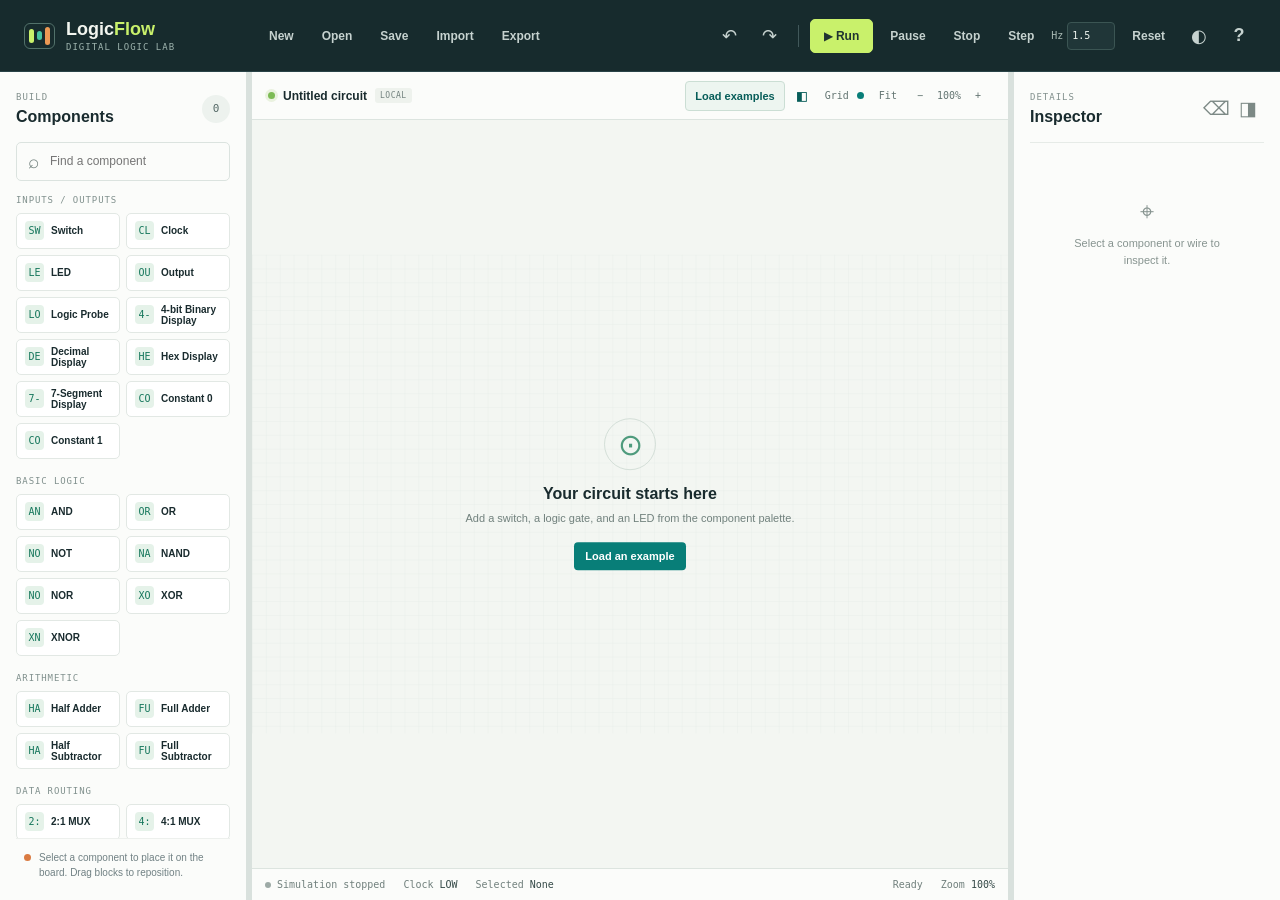
==== commit 761b6c8a: "fixed:   team/Mohit-Pangti/combinational/logic-gates.js" ====
--- a/index.html
+++ b/index.html
@@ -5,6 +5,7 @@
 		<meta name="viewport" content="width=device-width, initial-scale=1">
 		<meta name="description" content="LogicFlow is a browser-based digital logic circuit simulator.">
 		<meta name="theme-color" content="#172b2d">
+		<link rel="icon" href="data:image/svg+xml,%3Csvg xmlns='http://www.w3.org/2000/svg' viewBox='0 0 32 32'%3E%3Crect width='32' height='32' rx='7' fill='%23172b2d'/%3E%3Cpath d='M8 20h5l3-8 3 12 3-8h2' fill='none' stroke='%235eead4' stroke-width='2.4' stroke-linecap='round' stroke-linejoin='round'/%3E%3C/svg%3E">
 		<title>LogicFlow - Digital Logic Circuit Simulator</title>
 		<link rel="stylesheet" href="team/Gunish-Singh/styling/style.css">
 		<script type="module" src="app/bootstrap.js"></script>
@@ -111,5 +112,6 @@
 				<div id="examples-list" class="example-list"></div>
 			</dialog>
 		</div>
+		<noscript><p style="padding:24px;font-family:sans-serif">LogicFlow requires JavaScript. Please enable JavaScript and reload the page.</p></noscript>
 	</body>
 </html>
--- a/team/Gunish-Singh/styling/style.css
+++ b/team/Gunish-Singh/styling/style.css
@@ -17,270 +17,1654 @@
   --shadow: 0 12px 36px rgb(26 48 48 / 7%);
 }
 
-* { box-sizing: border-box; }
-body { min-width: 320px; min-height: 100vh; margin: 0; }
-button, input { font: inherit; }
-button { color: inherit; }
-button:focus-visible, input:focus-visible, a:focus-visible, svg:focus-visible { outline: 3px solid #e4984a; outline-offset: 2px; }
-.app-shell { min-height: 100vh; }
-.topbar { min-height: 72px; display: flex; align-items: center; gap: 30px; padding: 0 24px; background: #172b2d; color: #f2f5ef; border-bottom: 1px solid #294347; }
-.brand { display: flex; align-items: center; gap: 11px; min-width: 204px; color: inherit; text-decoration: none; font-size: 18px; font-weight: 800; line-height: 1; }
-.brand small { display: block; margin-top: 5px; color: #9eb4ae; font: 500 9px/1 Consolas, monospace; letter-spacing: 1px; }
-.brand-accent { color: var(--lime); }
-.brand-mark { display: flex; align-items: center; gap: 3px; height: 26px; padding: 4px; border: 1px solid #52716a; border-radius: 6px; }
-.brand-mark i { display: block; width: 5px; height: 14px; border-radius: 3px; background: #c9f16b; }
-.brand-mark i:nth-child(2) { height: 9px; background: #46c39f; }
-.brand-mark i:nth-child(3) { height: 18px; background: #ec9954; }
-.file-actions, .run-actions, .canvas-tools { display: flex; align-items: center; gap: 6px; }
-.topbar nav button { min-height: 34px; padding: 0 10px; border: 1px solid transparent; border-radius: 5px; background: transparent; color: #c6d2cf; font-size: 12px; font-weight: 650; cursor: pointer; }
-.topbar nav button:hover { border-color: #42615f; background: #223b3d; color: white; }
-.topbar nav .run-button { padding-inline: 13px; border-color: var(--lime); background: var(--lime); color: #203331; }
-.topbar nav .run-button:hover { border-color: #daf796; background: #daf796; }
-.topbar nav .icon-button { width: 34px; padding: 0; font-size: 18px; }
-.run-actions { margin-left: auto; }
-.toolbar-divider { height: 22px; margin-inline: 5px; border-left: 1px solid #41585a; }
-.clock-frequency { display: flex; align-items: center; gap: 4px; color: #a9bab4; font: 10px Consolas, monospace; }
-.clock-frequency input { width: 48px; height: 28px; padding: 0 4px; border: 1px solid #3b5553; border-radius: 4px; background: #203638; color: #eef4ef; font: 10px Consolas, monospace; }
-.workbench { --palette-width: 246px; --inspector-width: 266px; display: grid; grid-template-columns: minmax(180px, var(--palette-width)) 6px minmax(300px, 1fr) 6px minmax(210px, var(--inspector-width)); height: calc(100vh - 72px); min-height: 560px; background: var(--line); }
-.workbench.palette-collapsed { grid-template-columns: 0 0 minmax(0, 1fr) 6px minmax(210px, var(--inspector-width)); }
-.workbench.inspector-collapsed { grid-template-columns: minmax(180px, var(--palette-width)) 6px minmax(0, 1fr) 0 0; }
-.workbench.palette-collapsed.inspector-collapsed { grid-template-columns: 0 0 minmax(0, 1fr) 0 0; }
-.panel { min-width: 0; background: var(--panel); }
-.workbench.palette-collapsed .palette, .workbench.inspector-collapsed .inspector { visibility: hidden; overflow: hidden; padding: 0; }
-.panel-resizer { position: relative; z-index: 2; width: 6px; min-width: 6px; padding: 0; border: 0; background: transparent; cursor: col-resize; touch-action: none; }
-.panel-resizer::after { position: absolute; top: 0; bottom: 0; left: 2px; width: 2px; background: var(--line); content: ""; transition: background .15s, width .15s; }
-.panel-resizer:hover::after, .panel-resizer:focus-visible::after { left: 1px; width: 4px; background: var(--teal); }
-.workbench.palette-collapsed .palette-resizer, .workbench.inspector-collapsed .inspector-resizer { display: none; }
-.palette, .inspector { display: flex; flex-direction: column; padding: 20px 16px; overflow: hidden; }
-.panel-heading { display: flex; align-items: center; justify-content: space-between; gap: 10px; margin-bottom: 16px; }
-.panel-heading-actions { display: flex; align-items: center; gap: 4px; }
-.panel-heading h1, .panel-heading h2 { margin: 0; font-size: 16px; font-weight: 800; }
-.eyebrow { margin: 0 0 5px; color: #82908d; font: 500 9px/1.2 Consolas, monospace; letter-spacing: 1px; }
-.component-count { display: grid; place-items: center; width: 28px; height: 28px; border-radius: 50%; background: #edf2ee; color: #566a68; font: 500 11px Consolas, monospace; }
-.search-box { display: flex; align-items: center; gap: 9px; min-height: 39px; padding: 0 11px; border: 1px solid #dbe3df; border-radius: 5px; color: #72817e; }
-.search-box:focus-within { border-color: var(--teal); box-shadow: 0 0 0 2px rgb(8 126 120 / 10%); }
-.search-box > span { font-size: 19px; line-height: 1; }
-.search-box input { width: 100%; border: 0; outline: 0; background: transparent; color: var(--ink); font-size: 12px; }
-.component-list { flex: 1; margin: 14px -4px 0; padding: 0 4px 8px; overflow-y: auto; }
-.component-group { margin-bottom: 17px; }
-.component-group h3 { margin: 0 0 8px; color: #80908d; font: 500 9px Consolas, monospace; letter-spacing: .9px; text-transform: uppercase; }
-.component-buttons { display: grid; grid-template-columns: 1fr 1fr; gap: 6px; }
-.component-button { display: flex; align-items: center; min-width: 0; min-height: 36px; gap: 7px; padding: 0 8px; border: 1px solid #e2e8e4; border-radius: 5px; background: #fff; text-align: left; font-size: 10px; font-weight: 700; cursor: pointer; transition: border-color .15s, background .15s, transform .15s; }
-.component-button:hover { transform: translateY(-1px); border-color: #9fc9bb; background: #f4faf5; }
-.component-glyph { display: grid; flex: 0 0 19px; place-items: center; width: 19px; height: 19px; border-radius: 4px; background: #e5f2e9; color: #16775c; font: 500 10px Consolas, monospace; }
-.palette-note { display: flex; align-items: flex-start; gap: 8px; padding: 11px 8px 0; border-top: 1px solid #edf0ed; color: var(--muted); }
-.palette-note p { margin: 0; font-size: 10px; line-height: 1.5; }
-.note-signal { flex: 0 0 7px; width: 7px; height: 7px; margin-top: 4px; border-radius: 50%; background: var(--orange); }
-.workspace-panel { display: flex; min-width: 0; min-height: 0; flex-direction: column; background: var(--canvas); }
-.canvas-toolbar { display: flex; align-items: center; justify-content: space-between; min-height: 48px; padding: 0 16px; border-bottom: 1px solid #dce4df; background: #fbfcfa; }
-.canvas-title { display: flex; align-items: center; gap: 8px; min-width: 0; font-size: 12px; font-weight: 750; }
-.live-dot { width: 7px; height: 7px; border-radius: 50%; background: #7dbb55; box-shadow: 0 0 0 3px #eaf2df; }
-.draft-tag { padding: 3px 5px; border-radius: 3px; background: #eef2ed; color: #72817e; font: 500 8px Consolas, monospace; letter-spacing: .5px; }
-.canvas-tools { gap: 3px; color: #637572; font: 500 10px Consolas, monospace; }
-.canvas-tools button { min-width: 28px; height: 28px; padding: 0 6px; border: 0; border-radius: 4px; background: transparent; color: inherit; cursor: pointer; }
-.canvas-tools button:hover { background: #edf3ee; color: var(--teal-dark); }
-.canvas-tools .panel-toggle { width: 28px; min-width: 28px; height: 28px; padding: 0; border-color: var(--line); background: var(--panel); color: var(--teal-dark); }
-.canvas-tools button[data-action="examples"] { min-height: 30px; padding-inline: 9px; border: 1px solid #cbded4; background: #edf5f0; color: var(--teal-dark); font: 700 11px "Aptos", "Segoe UI", sans-serif; }
-.canvas-tools button[data-action="examples"]:hover { border-color: var(--teal); background: #e0f0e7; }
-.toggle-indicator { display: inline-block; width: 7px; height: 7px; margin-left: 2px; border-radius: 50%; background: var(--teal); }
-.diagram-wrap { position: relative; flex: 1; min-height: 0; overflow: hidden; }
-#diagram { display: block; width: 100%; height: 100%; touch-action: none; cursor: default; }
-#diagram .grid-bg { fill: url(#grid-pattern); }
-#diagram .grid-lines { stroke: var(--grid-line); }
-#diagram .wire { fill: none; stroke: #81938f; stroke-width: 2.2; cursor: pointer; transition: stroke .15s, stroke-width .15s; }
-#diagram .wire.signal-high { stroke: var(--signal-high); stroke-width: 3; }
-#diagram .wire.signal-low { stroke: #9ba9a5; }
-#diagram .wire-flow { fill: none; stroke: #d9f777; stroke-width: 2; stroke-dasharray: 2 13; stroke-linecap: round; animation: signal-flow .8s linear infinite; pointer-events: none; }
-#diagram .gate-shape { fill: var(--panel); stroke: #087e78; stroke-width: 3; stroke-linejoin: round; stroke-linecap: round; }
-#diagram .gate-extra { fill: none; }
-#diagram .symbol-wire { fill: none; stroke: #71817d; stroke-width: 3; stroke-linecap: round; }
-#diagram .gate-bubble { fill: var(--panel); stroke: #087e78; stroke-width: 3; }
-#diagram .symbol-chip { fill: #e9f2ed; stroke: #4b8878; stroke-width: 1.5; }
-#diagram .symbol-text { fill: #305e54; font: 700 10px Consolas, monospace; }
-#diagram .output-indicator { fill: #e4e9e5; stroke: #71817d; stroke-width: 1.5; transition: fill .16s ease, filter .16s ease; }
-#diagram .output-indicator.on { fill: #7af0bc; stroke: #0c9c73; filter: drop-shadow(0 0 5px rgb(19 203 138 / 45%)); }
-#diagram .switch-knob { fill: #087e78; stroke: #fff; stroke-width: 1.5; transition: cx .16s ease; }
-#diagram .io-wave { fill: none; stroke: #087e78; stroke-width: 2; stroke-linecap: square; stroke-linejoin: round; }
-#diagram .display-frame { fill: #182a28; stroke: #789389; stroke-width: 1.5; }
-#diagram .display-readout { fill: #a7f27b; font: 700 22px Consolas, monospace; letter-spacing: 1px; }
-#diagram .binary-readout { font-size: 17px; letter-spacing: 2px; }
-#diagram .probe-frame { fill: #f1f5f1; }
-#diagram .probe-lamp { fill: #a5b1aa; stroke: #fff; stroke-width: 1; }
-#diagram .probe-lamp.on { fill: #20c789; filter: drop-shadow(0 0 4px rgb(32 199 137 / 60%)); }
-#diagram .probe-readout { fill: #526862; font: 700 10px Consolas, monospace; }
-#diagram .display-segment { fill: #e1e8e2; stroke: #7d8f88; stroke-width: 1; stroke-linejoin: round; }
-#diagram .display-segment.on { fill: #d1ff76; stroke: #a4db4d; filter: drop-shadow(0 0 3px rgb(192 247 97 / 65%)); transition: fill .16s ease; }
-.display-details { color: var(--ink); font: 10px/1.6 Consolas, monospace; overflow-wrap: anywhere; }
-@keyframes signal-flow { to { stroke-dashoffset: -30; } }
-#diagram .wire.selected { stroke: #df8542; stroke-width: 4; }
-#diagram .wire-hit { fill: none; stroke: transparent; stroke-width: 14; cursor: pointer; }
-#diagram .node-body { fill: #fff; stroke: #bdcbc5; stroke-width: 1.5; rx: 7; filter: drop-shadow(0 3px 3px rgb(22 49 42 / 8%)); }
-#diagram .node.selected .node-body { stroke: #16877b; stroke-width: 2.2; }
-#diagram .node-enter { animation: component-arrive .22s ease-out both; }
-@keyframes component-arrive { from { opacity: 0; } to { opacity: 1; } }
-#diagram .node-title { fill: #1b3233; font: 700 12px "Segoe UI", sans-serif; pointer-events: none; }
-#diagram .node-subtitle { fill: #82918d; font: 9px Consolas, monospace; pointer-events: none; }
-#diagram .pin { stroke: #fff; stroke-width: 2; cursor: crosshair; }
-#diagram .pin:hover { r: 8; }
-#diagram .pin.output { fill: #137f70; }
-#diagram .pin.input { fill: #7b8986; }
-#diagram .pin.signal-high { fill: #05a77c; }
-#diagram .pin.signal-low { fill: #8e9c98; }
-#diagram .pin-label { fill: #657572; font: 9px Consolas, monospace; pointer-events: none; }
-#diagram .state-label { fill: #516663; font: 10px Consolas, monospace; pointer-events: none; }
-#diagram .state-label[data-switch-toggle] { cursor: pointer; pointer-events: auto; }
-#diagram .led-core { fill: #d6ded9; stroke: #82918c; stroke-width: 1.5; }
-#diagram .led-core.on { fill: #7af0bc; stroke: #0c9c73; filter: drop-shadow(0 0 6px rgb(19 203 138 / 55%)); }
-#diagram .wire-preview { fill: none; stroke: #de8946; stroke-width: 2; stroke-dasharray: 6 5; pointer-events: none; }
-.empty-state { position: absolute; top: 50%; left: 50%; width: min(340px, 90%); transform: translate(-50%, -50%); text-align: center; pointer-events: none; }
-.empty-state[hidden] { display: none; }
-.empty-glyph { display: grid; place-items: center; width: 52px; height: 52px; margin: 0 auto 15px; border: 1px solid #d4dfd8; border-radius: 50%; color: #4f9b7d; font-size: 30px; }
-.empty-state h2 { margin: 0 0 7px; font-size: 16px; }
-.empty-state p { margin: 0; color: #71817d; font-size: 11px; line-height: 1.6; }
-.empty-state button { margin-top: 14px; padding: 8px 11px; border: 0; border-radius: 4px; background: var(--teal); color: #fff; font-size: 11px; font-weight: 700; pointer-events: auto; cursor: pointer; }
-.statusbar { display: flex; align-items: center; gap: 18px; min-height: 32px; padding: 0 13px; border-top: 1px solid #dce4df; background: #fbfcfa; color: #71807d; font: 10px Consolas, monospace; }
-.statusbar > span { display: flex; align-items: center; gap: 6px; white-space: nowrap; }
-.statusbar b { color: #344947; font-weight: 500; }
-.status-spacer { flex: 1; }
-.status-led { width: 6px; height: 6px; border-radius: 50%; background: #9daaa6; }
-.status-led.running { background: #11a77b; box-shadow: 0 0 0 3px #d9f1e5; }
-.inspector .panel-heading { margin-bottom: 0; padding-bottom: 16px; border-bottom: 1px solid #e6ebe7; }
-.icon-button { display: grid; place-items: center; width: 32px; height: 32px; border: 1px solid #dfe6e1; border-radius: 5px; background: #fff; color: #445b57; font-size: 16px; cursor: pointer; }
-.icon-button:hover { border-color: #adc8bb; color: var(--teal-dark); }
-.icon-button.subtle { border-color: transparent; background: transparent; color: #7c8985; font-size: 19px; }
-.inspector-content { flex: 1; min-height: 0; overflow-y: auto; }
-.inspector-empty { display: grid; justify-items: center; gap: 8px; margin-top: 54px; color: #879490; text-align: center; }
-.inspector-empty span { font-size: 25px; }
-.inspector-empty p { max-width: 170px; margin: 0; font-size: 11px; line-height: 1.6; }
-.inspector-section { padding: 16px 0; border-bottom: 1px solid #e9eeea; }
-.inspector-section h3 { margin: 0 0 11px; color: #7d8b87; font: 500 9px Consolas, monospace; letter-spacing: .8px; text-transform: uppercase; }
-.detail-title { margin: 13px 0 4px; font-size: 15px; font-weight: 800; }
-.detail-id { color: #81908c; font: 10px Consolas, monospace; }
-.pin-row { display: flex; align-items: center; justify-content: space-between; padding: 5px 0; color: #536662; font-size: 11px; }
-.pin-value { display: inline-grid; place-items: center; min-width: 24px; height: 20px; border-radius: 3px; background: #edf1ee; color: #667572; font: 500 10px Consolas, monospace; }
-.pin-value.high { background: #dff5e9; color: #087e5f; }
-.inspector-section input[type="text"], .inspector-section input[type="number"] { width: 100%; min-height: 33px; padding: 0 8px; border: 1px solid #d9e2dc; border-radius: 4px; background: #fff; color: var(--ink); font-size: 11px; }
-.inspector-action { width: 100%; min-height: 34px; margin-top: 7px; border: 1px solid #dbe4dd; border-radius: 4px; background: #fff; color: #37524c; font-size: 11px; font-weight: 700; cursor: pointer; }
-.inspector-action:hover { border-color: #89b8a5; background: #f4faf6; }
-.truth-table { width: 100%; border-collapse: collapse; font: 10px Consolas, monospace; }
-.truth-table th, .truth-table td { padding: 6px 3px; border-bottom: 1px solid #edf0ed; text-align: center; }
-.truth-table th { color: #71817c; font-weight: 500; }
-.truth-table td:last-child { color: var(--teal-dark); font-weight: 700; }
-.kmap-output-title { margin: 12px 0 6px; color: var(--ink); font: 600 10px Consolas, monospace; overflow-wrap: anywhere; }
-.kmap-table { width: 100%; border-collapse: collapse; table-layout: fixed; font: 10px Consolas, monospace; }
-.kmap-table th, .kmap-table td { height: 25px; padding: 3px; border: 1px solid var(--line); text-align: center; }
-.kmap-table th { color: var(--muted); font-weight: 500; }
-.kmap-table td.kmap-one { background: #dff5e9; color: #087e5f; font-weight: 700; }
-.toast { position: fixed; right: 18px; bottom: 46px; z-index: 5; max-width: min(380px, calc(100vw - 36px)); padding: 10px 14px; transform: translateY(12px); border: 1px solid #385956; border-radius: 5px; background: #193536; box-shadow: var(--shadow); color: #f2f7f1; font-size: 11px; opacity: 0; pointer-events: none; transition: opacity .18s, transform .18s; }
-.toast.visible { transform: translateY(0); opacity: 1; }
-dialog { width: min(430px, calc(100% - 32px)); padding: 28px; border: 1px solid #d7e0da; border-radius: 8px; box-shadow: var(--shadow); color: var(--ink); }
-dialog::backdrop { background: rgb(16 37 35 / 48%); }
-dialog h2 { margin: 5px 0 15px; font-size: 22px; }
-dialog li { margin: 9px 0; color: #51635f; font-size: 13px; line-height: 1.5; }
-.dialog-close { float: right; border: 0; background: transparent; color: #64736f; font-size: 22px; cursor: pointer; }
-.dialog-footnote { margin: 20px 0 0; padding-top: 14px; border-top: 1px solid var(--line); color: #7b8985; font-size: 10px; line-height: 1.5; }
-.dialog-label { display: block; margin: 10px 0 6px; color: #60716d; font-size: 12px; }
-.dialog-input { width: 100%; min-height: 38px; padding: 0 10px; border: 1px solid #d9e2dc; border-radius: 4px; background: #fff; color: var(--ink); }
-.dialog-actions { display: flex; justify-content: flex-end; gap: 8px; margin-top: 18px; }
-.dialog-action { min-height: 34px; padding: 0 13px; border: 1px solid #d9e2dc; border-radius: 4px; background: #fff; font-size: 11px; font-weight: 700; cursor: pointer; }
-.dialog-action.primary { border-color: var(--teal); background: var(--teal); color: #fff; }
-.saved-circuit-list { display: grid; gap: 6px; max-height: 300px; overflow-y: auto; }
-.saved-circuit-row { display: flex; gap: 5px; }
-.saved-circuit-button { flex: 1; min-width: 0; min-height: 38px; padding: 0 10px; border: 1px solid #dce5df; border-radius: 4px; background: #fff; text-align: left; font-size: 12px; cursor: pointer; }
-.saved-circuit-button:hover { border-color: #8ebca9; background: #f4faf6; }
-.saved-circuit-tool { padding: 0 8px; border: 1px solid #dce5df; border-radius: 4px; background: #fff; color: #526660; font-size: 10px; cursor: pointer; }
-.saved-circuit-tool:hover { border-color: #8ebca9; background: #f4faf6; }
-.saved-circuit-tool.danger { color: #a54335; }
-.examples-dialog { width: min(650px, calc(100% - 32px)); }
-.example-list { max-height: min(62vh, 540px); overflow-y: auto; }
-.example-entry { display: grid; grid-template-columns: minmax(0, 1fr) auto; align-items: center; gap: 12px; padding: 11px 0; border-top: 1px solid var(--line); }
-.example-copy h3 { margin: 0 0 4px; color: var(--ink); font-size: 13px; }
-.example-copy p { margin: 0; color: var(--muted); font-size: 11px; line-height: 1.45; }
-.example-actions { display: flex; gap: 6px; }
-.example-actions .dialog-action { min-width: 66px; }
-.visually-hidden { position: absolute; width: 1px; height: 1px; padding: 0; overflow: hidden; clip: rect(0, 0, 0, 0); white-space: nowrap; border: 0; }
-
-body.dark { color: #e2eae6; background: #101a1c; --ink: #e2eae6; --muted: #97a8a2; --line: #2e3d3d; --panel: #1c292a; --canvas: #172324; --grid-line: #293a38; }
-body.dark .topbar { background: #101a1c; }
-body.dark .palette, body.dark .inspector, body.dark .canvas-toolbar, body.dark .statusbar { background: #1c292a; }
-body.dark .workbench { background: #2e3d3d; }
-body.dark .component-button, body.dark .icon-button, body.dark .inspector-action { border-color: #384a49; background: #243333; color: #e0e9e4; }
-body.dark .component-button:hover, body.dark .inspector-action:hover { background: #2e4541; }
-body.dark .search-box, body.dark .inspector-section input { border-color: #40524e; color: #e0e9e4; }
-body.dark .search-box input, body.dark .inspector-section input { background: #243333; color: #e0e9e4; }
-body.dark .dialog-input, body.dark .dialog-action, body.dark .saved-circuit-button, body.dark .saved-circuit-tool { border-color: #40524e; background: #243333; color: #e0e9e4; }
-body.dark .saved-circuit-tool.danger { color: #ffaaa0; }
-body.dark .canvas-tools button:hover { background: #2a3c3a; }
-body.dark .canvas-tools .panel-toggle { border-color: #40524e; background: #243333; color: #a8dcca; }
-body.dark .canvas-tools button[data-action="examples"] { border-color: #41645a; background: #263c37; color: #b7e8cf; }
-body.dark .canvas-tools button[data-action="examples"]:hover { background: #304a42; }
-body.dark #diagram .node-body { fill: #283939; stroke: #506360; }
-body.dark #diagram .node-title { fill: #e7efeb; }
-body.dark #diagram .node-subtitle, body.dark #diagram .pin-label, body.dark #diagram .state-label { fill: #a3b2ad; }
-body.dark #diagram .wire { stroke: #758985; }
-body.dark #diagram .wire.signal-high { stroke: #31d4a1; }
-body.dark #diagram .wire-flow { stroke: #d6f77a; }
-body.dark #diagram .gate-shape, body.dark #diagram .gate-bubble { fill: #283939; stroke: #58c5a0; }
-body.dark #diagram .symbol-wire { stroke: #a3b2ad; }
-body.dark #diagram .symbol-chip { fill: #314845; stroke: #58a891; }
-body.dark #diagram .symbol-text { fill: #d7f0df; }
-body.dark #diagram .output-indicator { fill: #4e5c58; stroke: #a3b2ad; }
-body.dark #diagram .output-indicator.on { fill: #7af0bc; stroke: #0c9c73; }
-body.dark #diagram .io-wave { stroke: #58c5a0; }
-body.dark #diagram .display-frame { fill: #101a1c; stroke: #789389; }
-body.dark #diagram .probe-frame { fill: #243333; }
-body.dark #diagram .probe-readout { fill: #d7e5dd; }
-body.dark #diagram .probe-lamp { stroke: #243333; }
-body.dark #diagram .display-segment { fill: #44514c; stroke: #677b72; }
-body.dark #diagram .display-segment.on { fill: #d1ff76; stroke: #a4db4d; }
-body.dark .kmap-table td.kmap-one { background: #204c40; color: #a7f0cf; }
-body.dark #diagram .pin.input { fill: #b0bcb8; }
-body.dark .empty-state h2 { color: #e4ece8; }
-body.dark .empty-state p { color: #a2b1ad; }
-body.dark dialog { background: #1c292a; color: #e2eae6; }
+* {
+  box-sizing: border-box;
+}
+
+body {
+  min-width: 320px;
+  min-height: 100vh;
+  margin: 0;
+}
+
+button,
+input {
+  font: inherit;
+}
+
+button {
+  color: inherit;
+}
+
+button:focus-visible,
+input:focus-visible,
+a:focus-visible,
+svg:focus-visible {
+  outline: 3px solid #e4984a;
+  outline-offset: 2px;
+}
+
+.app-shell {
+  min-height: 100vh;
+}
+
+.topbar {
+  min-height: 72px;
+  display: flex;
+  align-items: center;
+  gap: 30px;
+  padding: 0 24px;
+  background: #172b2d;
+  color: #f2f5ef;
+  border-bottom: 1px solid #294347;
+}
+
+.brand {
+  display: flex;
+  align-items: center;
+  gap: 11px;
+  min-width: 204px;
+  color: inherit;
+  text-decoration: none;
+  font-size: 18px;
+  font-weight: 800;
+  line-height: 1;
+}
+
+.brand small {
+  display: block;
+  margin-top: 5px;
+  color: #9eb4ae;
+  font: 500 9px/1 Consolas, monospace;
+  letter-spacing: 1px;
+}
+
+.brand-accent {
+  color: var(--lime);
+}
+
+.brand-mark {
+  display: flex;
+  align-items: center;
+  gap: 3px;
+  height: 26px;
+  padding: 4px;
+  border: 1px solid #52716a;
+  border-radius: 6px;
+}
+
+.brand-mark i {
+  display: block;
+  width: 5px;
+  height: 14px;
+  border-radius: 3px;
+  background: #c9f16b;
+}
+
+.brand-mark i:nth-child(2) {
+  height: 9px;
+  background: #46c39f;
+}
+
+.brand-mark i:nth-child(3) {
+  height: 18px;
+  background: #ec9954;
+}
+
+.file-actions,
+.run-actions,
+.canvas-tools {
+  display: flex;
+  align-items: center;
+  gap: 6px;
+}
+
+.topbar nav button {
+  min-height: 34px;
+  padding: 0 10px;
+  border: 1px solid transparent;
+  border-radius: 5px;
+  background: transparent;
+  color: #c6d2cf;
+  font-size: 12px;
+  font-weight: 650;
+  cursor: pointer;
+}
+
+.topbar nav button:hover {
+  border-color: #42615f;
+  background: #223b3d;
+  color: white;
+}
+
+.topbar nav .run-button {
+  padding-inline: 13px;
+  border-color: var(--lime);
+  background: var(--lime);
+  color: #203331;
+}
+
+.topbar nav .run-button:hover {
+  border-color: #daf796;
+  background: #daf796;
+}
+
+.topbar nav .icon-button {
+  width: 34px;
+  padding: 0;
+  font-size: 18px;
+}
+
+.run-actions {
+  margin-left: auto;
+}
+
+.toolbar-divider {
+  height: 22px;
+  margin-inline: 5px;
+  border-left: 1px solid #41585a;
+}
+
+.clock-frequency {
+  display: flex;
+  align-items: center;
+  gap: 4px;
+  color: #a9bab4;
+  font: 10px Consolas, monospace;
+}
+
+.clock-frequency input {
+  width: 48px;
+  height: 28px;
+  padding: 0 4px;
+  border: 1px solid #3b5553;
+  border-radius: 4px;
+  background: #203638;
+  color: #eef4ef;
+  font: 10px Consolas, monospace;
+}
+
+.workbench {
+  --palette-width: 246px;
+  --inspector-width: 266px;
+  display: grid;
+  grid-template-columns: minmax(180px, var(--palette-width)) 6px minmax(300px, 1fr) 6px minmax(210px, var(--inspector-width));
+  height: calc(100vh - 72px);
+  min-height: 560px;
+  background: var(--line);
+}
+
+.workbench.palette-collapsed {
+  grid-template-columns: 0 0 minmax(0, 1fr) 6px minmax(210px, var(--inspector-width));
+}
+
+.workbench.inspector-collapsed {
+  grid-template-columns: minmax(180px, var(--palette-width)) 6px minmax(0, 1fr) 0 0;
+}
+
+.workbench.palette-collapsed.inspector-collapsed {
+  grid-template-columns: 0 0 minmax(0, 1fr) 0 0;
+}
+
+.panel {
+  min-width: 0;
+  background: var(--panel);
+}
+
+.workbench.palette-collapsed .palette,
+.workbench.inspector-collapsed .inspector {
+  visibility: hidden;
+  overflow: hidden;
+  padding: 0;
+}
+
+.panel-resizer {
+  position: relative;
+  z-index: 2;
+  width: 6px;
+  min-width: 6px;
+  padding: 0;
+  border: 0;
+  background: transparent;
+  cursor: col-resize;
+  touch-action: none;
+}
+
+.panel-resizer::after {
+  position: absolute;
+  top: 0;
+  bottom: 0;
+  left: 2px;
+  width: 2px;
+  background: var(--line);
+  content: "";
+  transition: background .15s, width .15s;
+}
+
+.panel-resizer:hover::after,
+.panel-resizer:focus-visible::after {
+  left: 1px;
+  width: 4px;
+  background: var(--teal);
+}
+
+.workbench.palette-collapsed .palette-resizer,
+.workbench.inspector-collapsed .inspector-resizer {
+  display: none;
+}
+
+.palette,
+.inspector {
+  display: flex;
+  flex-direction: column;
+  padding: 20px 16px;
+  overflow: hidden;
+}
+
+.panel-heading {
+  display: flex;
+  align-items: center;
+  justify-content: space-between;
+  gap: 10px;
+  margin-bottom: 16px;
+}
+
+.panel-heading-actions {
+  display: flex;
+  align-items: center;
+  gap: 4px;
+}
+
+.panel-heading h1,
+.panel-heading h2 {
+  margin: 0;
+  font-size: 16px;
+  font-weight: 800;
+}
+
+.eyebrow {
+  margin: 0 0 5px;
+  color: #82908d;
+  font: 500 9px/1.2 Consolas, monospace;
+  letter-spacing: 1px;
+}
+
+.component-count {
+  display: grid;
+  place-items: center;
+  width: 28px;
+  height: 28px;
+  border-radius: 50%;
+  background: #edf2ee;
+  color: #566a68;
+  font: 500 11px Consolas, monospace;
+}
+
+.search-box {
+  display: flex;
+  align-items: center;
+  gap: 9px;
+  min-height: 39px;
+  padding: 0 11px;
+  border: 1px solid #dbe3df;
+  border-radius: 5px;
+  color: #72817e;
+}
+
+.search-box:focus-within {
+  border-color: var(--teal);
+  box-shadow: 0 0 0 2px rgb(8 126 120 / 10%);
+}
+
+.search-box>span {
+  font-size: 19px;
+  line-height: 1;
+}
+
+.search-box input {
+  width: 100%;
+  border: 0;
+  outline: 0;
+  background: transparent;
+  color: var(--ink);
+  font-size: 12px;
+}
+
+.component-list {
+  flex: 1;
+  margin: 14px -4px 0;
+  padding: 0 4px 8px;
+  overflow-y: auto;
+}
+
+.component-group {
+  margin-bottom: 17px;
+}
+
+.component-group h3 {
+  margin: 0 0 8px;
+  color: #80908d;
+  font: 500 9px Consolas, monospace;
+  letter-spacing: .9px;
+  text-transform: uppercase;
+}
+
+.component-buttons {
+  display: grid;
+  grid-template-columns: 1fr 1fr;
+  gap: 6px;
+}
+
+.component-button {
+  display: flex;
+  align-items: center;
+  min-width: 0;
+  min-height: 36px;
+  gap: 7px;
+  padding: 0 8px;
+  border: 1px solid #e2e8e4;
+  border-radius: 5px;
+  background: #fff;
+  text-align: left;
+  font-size: 10px;
+  font-weight: 700;
+  cursor: pointer;
+  transition: border-color .15s, background .15s, transform .15s;
+}
+
+.component-button:hover {
+  transform: translateY(-1px);
+  border-color: #9fc9bb;
+  background: #f4faf5;
+}
+
+.component-glyph {
+  display: grid;
+  flex: 0 0 19px;
+  place-items: center;
+  width: 19px;
+  height: 19px;
+  border-radius: 4px;
+  background: #e5f2e9;
+  color: #16775c;
+  font: 500 10px Consolas, monospace;
+}
+
+.palette-note {
+  display: flex;
+  align-items: flex-start;
+  gap: 8px;
+  padding: 11px 8px 0;
+  border-top: 1px solid #edf0ed;
+  color: var(--muted);
+}
+
+.palette-note p {
+  margin: 0;
+  font-size: 10px;
+  line-height: 1.5;
+}
+
+.note-signal {
+  flex: 0 0 7px;
+  width: 7px;
+  height: 7px;
+  margin-top: 4px;
+  border-radius: 50%;
+  background: var(--orange);
+}
+
+.workspace-panel {
+  display: flex;
+  min-width: 0;
+  min-height: 0;
+  flex-direction: column;
+  background: var(--canvas);
+}
+
+.canvas-toolbar {
+  display: flex;
+  align-items: center;
+  justify-content: space-between;
+  min-height: 48px;
+  padding: 0 16px;
+  border-bottom: 1px solid #dce4df;
+  background: #fbfcfa;
+}
+
+.canvas-title {
+  display: flex;
+  align-items: center;
+  gap: 8px;
+  min-width: 0;
+  font-size: 12px;
+  font-weight: 750;
+}
+
+.live-dot {
+  width: 7px;
+  height: 7px;
+  border-radius: 50%;
+  background: #7dbb55;
+  box-shadow: 0 0 0 3px #eaf2df;
+}
+
+.draft-tag {
+  padding: 3px 5px;
+  border-radius: 3px;
+  background: #eef2ed;
+  color: #72817e;
+  font: 500 8px Consolas, monospace;
+  letter-spacing: .5px;
+}
+
+.canvas-tools {
+  gap: 3px;
+  color: #637572;
+  font: 500 10px Consolas, monospace;
+}
+
+.canvas-tools button {
+  min-width: 28px;
+  height: 28px;
+  padding: 0 6px;
+  border: 0;
+  border-radius: 4px;
+  background: transparent;
+  color: inherit;
+  cursor: pointer;
+}
+
+.canvas-tools button:hover {
+  background: #edf3ee;
+  color: var(--teal-dark);
+}
+
+.canvas-tools .panel-toggle {
+  width: 28px;
+  min-width: 28px;
+  height: 28px;
+  padding: 0;
+  border-color: var(--line);
+  background: var(--panel);
+  color: var(--teal-dark);
+}
+
+.canvas-tools button[data-action="examples"] {
+  min-height: 30px;
+  padding-inline: 9px;
+  border: 1px solid #cbded4;
+  background: #edf5f0;
+  color: var(--teal-dark);
+  font: 700 11px "Aptos", "Segoe UI", sans-serif;
+}
+
+.canvas-tools button[data-action="examples"]:hover {
+  border-color: var(--teal);
+  background: #e0f0e7;
+}
+
+.toggle-indicator {
+  display: inline-block;
+  width: 7px;
+  height: 7px;
+  margin-left: 2px;
+  border-radius: 50%;
+  background: var(--teal);
+}
+
+.diagram-wrap {
+  position: relative;
+  flex: 1;
+  min-height: 0;
+  overflow: hidden;
+}
+
+#diagram {
+  display: block;
+  width: 100%;
+  height: 100%;
+  touch-action: none;
+  cursor: default;
+}
+
+#diagram .grid-bg {
+  fill: url(#grid-pattern);
+}
+
+#diagram .grid-lines {
+  stroke: var(--grid-line);
+}
+
+#diagram .wire {
+  fill: none;
+  stroke: #81938f;
+  stroke-width: 2.2;
+  cursor: pointer;
+  transition: stroke .15s, stroke-width .15s;
+}
+
+#diagram .wire.signal-high {
+  stroke: var(--signal-high);
+  stroke-width: 3;
+}
+
+#diagram .wire.signal-low {
+  stroke: #9ba9a5;
+}
+
+#diagram .wire-flow {
+  fill: none;
+  stroke: #d9f777;
+  stroke-width: 2;
+  stroke-dasharray: 2 13;
+  stroke-linecap: round;
+  animation: signal-flow .8s linear infinite;
+  pointer-events: none;
+}
+
+#diagram .gate-shape {
+  fill: var(--panel);
+  stroke: #087e78;
+  stroke-width: 3;
+  stroke-linejoin: round;
+  stroke-linecap: round;
+}
+
+#diagram .gate-extra {
+  fill: none;
+}
+
+#diagram .symbol-wire {
+  fill: none;
+  stroke: #71817d;
+  stroke-width: 3;
+  stroke-linecap: round;
+}
+
+#diagram .gate-bubble {
+  fill: var(--panel);
+  stroke: #087e78;
+  stroke-width: 3;
+}
+
+#diagram .symbol-chip {
+  fill: #e9f2ed;
+  stroke: #4b8878;
+  stroke-width: 1.5;
+}
+
+#diagram .symbol-text {
+  fill: #305e54;
+  font: 700 10px Consolas, monospace;
+}
+
+#diagram .output-indicator {
+  fill: #e4e9e5;
+  stroke: #71817d;
+  stroke-width: 1.5;
+  transition: fill .16s ease, filter .16s ease;
+}
+
+#diagram .output-indicator.on {
+  fill: #7af0bc;
+  stroke: #0c9c73;
+  filter: drop-shadow(0 0 5px rgb(19 203 138 / 45%));
+}
+
+#diagram .switch-knob {
+  fill: #087e78;
+  stroke: #fff;
+  stroke-width: 1.5;
+  transition: cx .16s ease;
+}
+
+#diagram .io-wave {
+  fill: none;
+  stroke: #087e78;
+  stroke-width: 2;
+  stroke-linecap: square;
+  stroke-linejoin: round;
+}
+
+#diagram .display-frame {
+  fill: #182a28;
+  stroke: #789389;
+  stroke-width: 1.5;
+}
+
+#diagram .display-readout {
+  fill: #a7f27b;
+  font: 700 22px Consolas, monospace;
+  letter-spacing: 1px;
+}
+
+#diagram .binary-readout {
+  font-size: 17px;
+  letter-spacing: 2px;
+}
+
+#diagram .probe-frame {
+  fill: #f1f5f1;
+}
+
+#diagram .probe-lamp {
+  fill: #a5b1aa;
+  stroke: #fff;
+  stroke-width: 1;
+}
+
+#diagram .probe-lamp.on {
+  fill: #20c789;
+  filter: drop-shadow(0 0 4px rgb(32 199 137 / 60%));
+}
+
+#diagram .probe-readout {
+  fill: #526862;
+  font: 700 10px Consolas, monospace;
+}
+
+#diagram .display-segment {
+  fill: #e1e8e2;
+  stroke: #7d8f88;
+  stroke-width: 1;
+  stroke-linejoin: round;
+}
+
+#diagram .display-segment.on {
+  fill: #d1ff76;
+  stroke: #a4db4d;
+  filter: drop-shadow(0 0 3px rgb(192 247 97 / 65%));
+  transition: fill .16s ease;
+}
+
+.display-details {
+  color: var(--ink);
+  font: 10px/1.6 Consolas, monospace;
+  overflow-wrap: anywhere;
+}
+
+@keyframes signal-flow {
+  to {
+    stroke-dashoffset: -30;
+  }
+}
+
+#diagram .wire.selected {
+  stroke: #df8542;
+  stroke-width: 4;
+}
+
+#diagram .wire-hit {
+  fill: none;
+  stroke: transparent;
+  stroke-width: 14;
+  cursor: pointer;
+}
+
+#diagram .node-body {
+  fill: #fff;
+  stroke: #bdcbc5;
+  stroke-width: 1.5;
+  rx: 7;
+  filter: drop-shadow(0 3px 3px rgb(22 49 42 / 8%));
+}
+
+#diagram .node.selected .node-body {
+  stroke: #16877b;
+  stroke-width: 2.2;
+}
+
+#diagram .node-enter {
+  animation: component-arrive .22s ease-out both;
+}
+
+@keyframes component-arrive {
+  from {
+    opacity: 0;
+  }
+
+  to {
+    opacity: 1;
+  }
+}
+
+#diagram .node-title {
+  fill: #1b3233;
+  font: 700 12px "Segoe UI", sans-serif;
+  pointer-events: none;
+}
+
+#diagram .node-subtitle {
+  fill: #82918d;
+  font: 9px Consolas, monospace;
+  pointer-events: none;
+}
+
+#diagram .pin {
+  stroke: #fff;
+  stroke-width: 2;
+  cursor: crosshair;
+}
+
+#diagram .pin:hover {
+  r: 8;
+}
+
+#diagram .pin.output {
+  fill: #137f70;
+}
+
+#diagram .pin.input {
+  fill: #7b8986;
+}
+
+#diagram .pin.signal-high {
+  fill: #05a77c;
+}
+
+#diagram .pin.signal-low {
+  fill: #8e9c98;
+}
+
+#diagram .pin-label {
+  fill: #657572;
+  font: 9px Consolas, monospace;
+  pointer-events: none;
+}
+
+#diagram .state-label {
+  fill: #516663;
+  font: 10px Consolas, monospace;
+  pointer-events: none;
+}
+
+#diagram .state-label[data-switch-toggle] {
+  cursor: pointer;
+  pointer-events: auto;
+}
+
+#diagram .led-core {
+  fill: #d6ded9;
+  stroke: #82918c;
+  stroke-width: 1.5;
+}
+
+#diagram .led-core.on {
+  fill: #7af0bc;
+  stroke: #0c9c73;
+  filter: drop-shadow(0 0 6px rgb(19 203 138 / 55%));
+}
+
+#diagram .wire-preview {
+  fill: none;
+  stroke: #de8946;
+  stroke-width: 2;
+  stroke-dasharray: 6 5;
+  pointer-events: none;
+}
+
+.empty-state {
+  position: absolute;
+  top: 50%;
+  left: 50%;
+  width: min(340px, 90%);
+  transform: translate(-50%, -50%);
+  text-align: center;
+  pointer-events: none;
+}
+
+.empty-state[hidden] {
+  display: none;
+}
+
+.empty-glyph {
+  display: grid;
+  place-items: center;
+  width: 52px;
+  height: 52px;
+  margin: 0 auto 15px;
+  border: 1px solid #d4dfd8;
+  border-radius: 50%;
+  color: #4f9b7d;
+  font-size: 30px;
+}
+
+.empty-state h2 {
+  margin: 0 0 7px;
+  font-size: 16px;
+}
+
+.empty-state p {
+  margin: 0;
+  color: #71817d;
+  font-size: 11px;
+  line-height: 1.6;
+}
+
+.empty-state button {
+  margin-top: 14px;
+  padding: 8px 11px;
+  border: 0;
+  border-radius: 4px;
+  background: var(--teal);
+  color: #fff;
+  font-size: 11px;
+  font-weight: 700;
+  pointer-events: auto;
+  cursor: pointer;
+}
+
+.statusbar {
+  display: flex;
+  align-items: center;
+  gap: 18px;
+  min-height: 32px;
+  padding: 0 13px;
+  border-top: 1px solid #dce4df;
+  background: #fbfcfa;
+  color: #71807d;
+  font: 10px Consolas, monospace;
+}
+
+.statusbar>span {
+  display: flex;
+  align-items: center;
+  gap: 6px;
+  white-space: nowrap;
+}
+
+.statusbar b {
+  color: #344947;
+  font-weight: 500;
+}
+
+.status-spacer {
+  flex: 1;
+}
+
+.status-led {
+  width: 6px;
+  height: 6px;
+  border-radius: 50%;
+  background: #9daaa6;
+}
+
+.status-led.running {
+  background: #11a77b;
+  box-shadow: 0 0 0 3px #d9f1e5;
+}
+
+.inspector .panel-heading {
+  margin-bottom: 0;
+  padding-bottom: 16px;
+  border-bottom: 1px solid #e6ebe7;
+}
+
+.icon-button {
+  display: grid;
+  place-items: center;
+  width: 32px;
+  height: 32px;
+  border: 1px solid #dfe6e1;
+  border-radius: 5px;
+  background: #fff;
+  color: #445b57;
+  font-size: 16px;
+  cursor: pointer;
+}
+
+.icon-button:hover {
+  border-color: #adc8bb;
+  color: var(--teal-dark);
+}
+
+.icon-button.subtle {
+  border-color: transparent;
+  background: transparent;
+  color: #7c8985;
+  font-size: 19px;
+}
+
+.inspector-content {
+  flex: 1;
+  min-height: 0;
+  overflow-y: auto;
+}
+
+.inspector-empty {
+  display: grid;
+  justify-items: center;
+  gap: 8px;
+  margin-top: 54px;
+  color: #879490;
+  text-align: center;
+}
+
+.inspector-empty span {
+  font-size: 25px;
+}
+
+.inspector-empty p {
+  max-width: 170px;
+  margin: 0;
+  font-size: 11px;
+  line-height: 1.6;
+}
+
+.inspector-section {
+  padding: 16px 0;
+  border-bottom: 1px solid #e9eeea;
+}
+
+.inspector-section h3 {
+  margin: 0 0 11px;
+  color: #7d8b87;
+  font: 500 9px Consolas, monospace;
+  letter-spacing: .8px;
+  text-transform: uppercase;
+}
+
+.detail-title {
+  margin: 13px 0 4px;
+  font-size: 15px;
+  font-weight: 800;
+}
+
+.detail-id {
+  color: #81908c;
+  font: 10px Consolas, monospace;
+}
+
+.pin-row {
+  display: flex;
+  align-items: center;
+  justify-content: space-between;
+  padding: 5px 0;
+  color: #536662;
+  font-size: 11px;
+}
+
+.pin-value {
+  display: inline-grid;
+  place-items: center;
+  min-width: 24px;
+  height: 20px;
+  border-radius: 3px;
+  background: #edf1ee;
+  color: #667572;
+  font: 500 10px Consolas, monospace;
+}
+
+.pin-value.high {
+  background: #dff5e9;
+  color: #087e5f;
+}
+
+.inspector-section input[type="text"],
+.inspector-section input[type="number"] {
+  width: 100%;
+  min-height: 33px;
+  padding: 0 8px;
+  border: 1px solid #d9e2dc;
+  border-radius: 4px;
+  background: #fff;
+  color: var(--ink);
+  font-size: 11px;
+}
+
+.inspector-action {
+  width: 100%;
+  min-height: 34px;
+  margin-top: 7px;
+  border: 1px solid #dbe4dd;
+  border-radius: 4px;
+  background: #fff;
+  color: #37524c;
+  font-size: 11px;
+  font-weight: 700;
+  cursor: pointer;
+}
+
+.inspector-action:hover {
+  border-color: #89b8a5;
+  background: #f4faf6;
+}
+
+.truth-table {
+  width: 100%;
+  border-collapse: collapse;
+  font: 10px Consolas, monospace;
+}
+
+.truth-table th,
+.truth-table td {
+  padding: 6px 3px;
+  border-bottom: 1px solid #edf0ed;
+  text-align: center;
+}
+
+.truth-table th {
+  color: #71817c;
+  font-weight: 500;
+}
+
+.truth-table td:last-child {
+  color: var(--teal-dark);
+  font-weight: 700;
+}
+
+.kmap-output-title {
+  margin: 12px 0 6px;
+  color: var(--ink);
+  font: 600 10px Consolas, monospace;
+  overflow-wrap: anywhere;
+}
+
+.kmap-table {
+  width: 100%;
+  border-collapse: collapse;
+  table-layout: fixed;
+  font: 10px Consolas, monospace;
+}
+
+.kmap-table th,
+.kmap-table td {
+  height: 25px;
+  padding: 3px;
+  border: 1px solid var(--line);
+  text-align: center;
+}
+
+.kmap-table th {
+  color: var(--muted);
+  font-weight: 500;
+}
+
+.kmap-table td.kmap-one {
+  background: #dff5e9;
+  color: #087e5f;
+  font-weight: 700;
+}
+
+.toast {
+  position: fixed;
+  right: 18px;
+  bottom: 46px;
+  z-index: 5;
+  max-width: min(380px, calc(100vw - 36px));
+  padding: 10px 14px;
+  transform: translateY(12px);
+  border: 1px solid #385956;
+  border-radius: 5px;
+  background: #193536;
+  box-shadow: var(--shadow);
+  color: #f2f7f1;
+  font-size: 11px;
+  opacity: 0;
+  pointer-events: none;
+  transition: opacity .18s, transform .18s;
+}
+
+.toast.visible {
+  transform: translateY(0);
+  opacity: 1;
+}
+
+dialog {
+  width: min(430px, calc(100% - 32px));
+  padding: 28px;
+  border: 1px solid #d7e0da;
+  border-radius: 8px;
+  box-shadow: var(--shadow);
+  color: var(--ink);
+}
+
+dialog::backdrop {
+  background: rgb(16 37 35 / 48%);
+}
+
+dialog h2 {
+  margin: 5px 0 15px;
+  font-size: 22px;
+}
+
+dialog li {
+  margin: 9px 0;
+  color: #51635f;
+  font-size: 13px;
+  line-height: 1.5;
+}
+
+.dialog-close {
+  float: right;
+  border: 0;
+  background: transparent;
+  color: #64736f;
+  font-size: 22px;
+  cursor: pointer;
+}
+
+.dialog-footnote {
+  margin: 20px 0 0;
+  padding-top: 14px;
+  border-top: 1px solid var(--line);
+  color: #7b8985;
+  font-size: 10px;
+  line-height: 1.5;
+}
+
+.dialog-label {
+  display: block;
+  margin: 10px 0 6px;
+  color: #60716d;
+  font-size: 12px;
+}
+
+.dialog-input {
+  width: 100%;
+  min-height: 38px;
+  padding: 0 10px;
+  border: 1px solid #d9e2dc;
+  border-radius: 4px;
+  background: #fff;
+  color: var(--ink);
+}
+
+.dialog-actions {
+  display: flex;
+  justify-content: flex-end;
+  gap: 8px;
+  margin-top: 18px;
+}
+
+.dialog-action {
+  min-height: 34px;
+  padding: 0 13px;
+  border: 1px solid #d9e2dc;
+  border-radius: 4px;
+  background: #fff;
+  font-size: 11px;
+  font-weight: 700;
+  cursor: pointer;
+}
+
+.dialog-action.primary {
+  border-color: var(--teal);
+  background: var(--teal);
+  color: #fff;
+}
+
+.saved-circuit-list {
+  display: grid;
+  gap: 6px;
+  max-height: 300px;
+  overflow-y: auto;
+}
+
+.saved-circuit-row {
+  display: flex;
+  gap: 5px;
+}
+
+.saved-circuit-button {
+  flex: 1;
+  min-width: 0;
+  min-height: 38px;
+  padding: 0 10px;
+  border: 1px solid #dce5df;
+  border-radius: 4px;
+  background: #fff;
+  text-align: left;
+  font-size: 12px;
+  cursor: pointer;
+}
+
+.saved-circuit-button:hover {
+  border-color: #8ebca9;
+  background: #f4faf6;
+}
+
+.saved-circuit-tool {
+  padding: 0 8px;
+  border: 1px solid #dce5df;
+  border-radius: 4px;
+  background: #fff;
+  color: #526660;
+  font-size: 10px;
+  cursor: pointer;
+}
+
+.saved-circuit-tool:hover {
+  border-color: #8ebca9;
+  background: #f4faf6;
+}
+
+.saved-circuit-tool.danger {
+  color: #a54335;
+}
+
+.examples-dialog {
+  width: min(650px, calc(100% - 32px));
+}
+
+.example-list {
+  max-height: min(62vh, 540px);
+  overflow-y: auto;
+}
+
+.example-entry {
+  display: grid;
+  grid-template-columns: minmax(0, 1fr) auto;
+  align-items: center;
+  gap: 12px;
+  padding: 11px 0;
+  border-top: 1px solid var(--line);
+}
+
+.example-copy h3 {
+  margin: 0 0 4px;
+  color: var(--ink);
+  font-size: 13px;
+}
+
+.example-copy p {
+  margin: 0;
+  color: var(--muted);
+  font-size: 11px;
+  line-height: 1.45;
+}
+
+.example-actions {
+  display: flex;
+  gap: 6px;
+}
+
+.example-actions .dialog-action {
+  min-width: 66px;
+}
+
+.visually-hidden {
+  position: absolute;
+  width: 1px;
+  height: 1px;
+  padding: 0;
+  overflow: hidden;
+  clip: rect(0, 0, 0, 0);
+  white-space: nowrap;
+  border: 0;
+}
+
+body.dark {
+  color: #e2eae6;
+  background: #101a1c;
+  --ink: #e2eae6;
+  --muted: #97a8a2;
+  --line: #2e3d3d;
+  --panel: #1c292a;
+  --canvas: #172324;
+  --grid-line: #293a38;
+}
+
+body.dark .topbar {
+  background: #101a1c;
+}
+
+body.dark .palette,
+body.dark .inspector,
+body.dark .canvas-toolbar,
+body.dark .statusbar {
+  background: #1c292a;
+}
+
+body.dark .workbench {
+  background: #2e3d3d;
+}
+
+body.dark .component-button,
+body.dark .icon-button,
+body.dark .inspector-action {
+  border-color: #384a49;
+  background: #243333;
+  color: #e0e9e4;
+}
+
+body.dark .component-button:hover,
+body.dark .inspector-action:hover {
+  background: #2e4541;
+}
+
+body.dark .search-box,
+body.dark .inspector-section input {
+  border-color: #40524e;
+  color: #e0e9e4;
+}
+
+body.dark .search-box input,
+body.dark .inspector-section input {
+  background: #243333;
+  color: #e0e9e4;
+}
+
+body.dark .dialog-input,
+body.dark .dialog-action,
+body.dark .saved-circuit-button,
+body.dark .saved-circuit-tool {
+  border-color: #40524e;
+  background: #243333;
+  color: #e0e9e4;
+}
+
+body.dark .saved-circuit-tool.danger {
+  color: #ffaaa0;
+}
+
+body.dark .canvas-tools button:hover {
+  background: #2a3c3a;
+}
+
+body.dark .canvas-tools .panel-toggle {
+  border-color: #40524e;
+  background: #243333;
+  color: #a8dcca;
+}
+
+body.dark .canvas-tools button[data-action="examples"] {
+  border-color: #41645a;
+  background: #263c37;
+  color: #b7e8cf;
+}
+
+body.dark .canvas-tools button[data-action="examples"]:hover {
+  background: #304a42;
+}
+
+body.dark #diagram .node-body {
+  fill: #283939;
+  stroke: #506360;
+}
+
+body.dark #diagram .node-title {
+  fill: #e7efeb;
+}
+
+body.dark #diagram .node-subtitle,
+body.dark #diagram .pin-label,
+body.dark #diagram .state-label {
+  fill: #a3b2ad;
+}
+
+body.dark #diagram .wire {
+  stroke: #758985;
+}
+
+body.dark #diagram .wire.signal-high {
+  stroke: #31d4a1;
+}
+
+body.dark #diagram .wire-flow {
+  stroke: #d6f77a;
+}
+
+body.dark #diagram .gate-shape,
+body.dark #diagram .gate-bubble {
+  fill: #283939;
+  stroke: #58c5a0;
+}
+
+body.dark #diagram .symbol-wire {
+  stroke: #a3b2ad;
+}
+
+body.dark #diagram .symbol-chip {
+  fill: #314845;
+  stroke: #58a891;
+}
+
+body.dark #diagram .symbol-text {
+  fill: #d7f0df;
+}
+
+body.dark #diagram .output-indicator {
+  fill: #4e5c58;
+  stroke: #a3b2ad;
+}
+
+body.dark #diagram .output-indicator.on {
+  fill: #7af0bc;
+  stroke: #0c9c73;
+}
+
+body.dark #diagram .io-wave {
+  stroke: #58c5a0;
+}
+
+body.dark #diagram .display-frame {
+  fill: #101a1c;
+  stroke: #789389;
+}
+
+body.dark #diagram .probe-frame {
+  fill: #243333;
+}
+
+body.dark #diagram .probe-readout {
+  fill: #d7e5dd;
+}
+
+body.dark #diagram .probe-lamp {
+  stroke: #243333;
+}
+
+body.dark #diagram .display-segment {
+  fill: #44514c;
+  stroke: #677b72;
+}
+
+body.dark #diagram .display-segment.on {
+  fill: #d1ff76;
+  stroke: #a4db4d;
+}
+
+body.dark .kmap-table td.kmap-one {
+  background: #204c40;
+  color: #a7f0cf;
+}
+
+body.dark #diagram .pin.input {
+  fill: #b0bcb8;
+}
+
+body.dark .empty-state h2 {
+  color: #e4ece8;
+}
+
+body.dark .empty-state p {
+  color: #a2b1ad;
+}
+
+body.dark dialog {
+  background: #1c292a;
+  color: #e2eae6;
+}
 
 @media (prefers-reduced-motion: reduce) {
-  #diagram .wire-flow { animation: none; stroke-dasharray: none; }
-  #diagram .node-enter { animation: none; }
-  #diagram .switch-knob { transition: none; }
-  #diagram .output-indicator { transition: none; }
-  #diagram .display-segment.on { transition: none; }
+  #diagram .wire-flow {
+    animation: none;
+    stroke-dasharray: none;
+  }
+
+  #diagram .node-enter {
+    animation: none;
+  }
+
+  #diagram .switch-knob {
+    transition: none;
+  }
+
+  #diagram .output-indicator {
+    transition: none;
+  }
+
+  #diagram .display-segment.on {
+    transition: none;
+  }
 }
 
 @media (max-width: 1120px) {
-  .topbar { gap: 14px; padding-inline: 14px; }
-  .brand { min-width: 160px; }
-  .workbench { --palette-width: 214px; --inspector-width: 228px; }
-  .topbar nav button { padding-inline: 7px; }
-  .statusbar { gap: 11px; }
-}
+  .topbar {
+    gap: 14px;
+    padding-inline: 14px;
+  }
+
+  .brand {
+    min-width: 160px;
+  }
+
+  .workbench {
+    --palette-width: 214px;
+    --inspector-width: 228px;
+  }
+
+  .topbar nav button {
+    padding-inline: 7px;
+  }
+
+  .statusbar {
+    gap: 11px;
+  }
+}
+
 @media (max-width: 850px) {
-  .topbar { flex-wrap: wrap; gap: 8px 18px; padding-block: 10px; }
-  .brand { min-width: 160px; }
-  .run-actions { margin-left: auto; }
-  .workbench { height: calc(100vh - 118px); grid-template-columns: minmax(150px, var(--palette-width)) 6px minmax(220px, 1fr) 6px minmax(170px, var(--inspector-width)); }
-  .statusbar { font-size: 9px; }
-}
+  .topbar {
+    flex-wrap: wrap;
+    gap: 8px 18px;
+    padding-block: 10px;
+  }
+
+  .brand {
+    min-width: 160px;
+  }
+
+  .run-actions {
+    margin-left: auto;
+  }
+
+  .workbench {
+    height: calc(100vh - 118px);
+    grid-template-columns: minmax(150px, var(--palette-width)) 6px minmax(220px, 1fr) 6px minmax(170px, var(--inspector-width));
+  }
+
+  .statusbar {
+    font-size: 9px;
+  }
+}
+
 @media (max-width: 600px) {
-  .topbar { min-height: auto; }
-  .file-actions, .run-actions { width: 100%; margin: 0; overflow-x: auto; }
-  .file-actions { order: 2; }
-  .run-actions { order: 3; }
-  .workbench { display: flex; height: calc(100dvh - 150px); min-height: 460px; flex-direction: column; }
-  .panel-resizer { display: none; }
-  .workbench.palette-collapsed .palette, .workbench.inspector-collapsed .inspector { display: none; }
-  .inspector { display: flex; flex: 0 0 auto; max-height: 28vh; padding: 10px 12px; }
-  .palette { max-height: 155px; padding: 10px 12px; }
-  .palette .panel-heading { display: none; }
-  .component-list { display: flex; flex: 0 0 auto; gap: 13px; overflow: auto hidden; margin: 8px 0 0; padding-bottom: 4px; }
-  .component-group { flex: 0 0 auto; margin: 0; }
-  .component-buttons { display: flex; }
-  .component-button { min-width: 76px; }
-  .palette-note { display: none; }
-  .workspace-panel { flex: 1; min-height: 0; }
-  .canvas-toolbar { min-height: 40px; padding-inline: 9px; }
-  .statusbar { gap: 8px; min-height: 30px; padding-inline: 7px; overflow-x: auto; }
-  .statusbar > span:nth-child(3), .statusbar > span:nth-child(5) { display: none; }
-  .example-entry { grid-template-columns: 1fr; }
-  .example-actions { justify-content: flex-end; }
+  .topbar {
+    min-height: auto;
+  }
+
+  .file-actions,
+  .run-actions {
+    width: 100%;
+    margin: 0;
+    overflow-x: auto;
+  }
+
+  .file-actions {
+    order: 2;
+  }
+
+  .run-actions {
+    order: 3;
+  }
+
+  .workbench {
+    display: flex;
+    height: calc(100dvh - 150px);
+    min-height: 460px;
+    flex-direction: column;
+  }
+
+  .panel-resizer {
+    display: none;
+  }
+
+  .workbench.palette-collapsed .palette,
+  .workbench.inspector-collapsed .inspector {
+    display: none;
+  }
+
+  .inspector {
+    display: flex;
+    flex: 0 0 auto;
+    max-height: 28vh;
+    padding: 10px 12px;
+  }
+
+  .palette {
+    max-height: 155px;
+    padding: 10px 12px;
+  }
+
+  .palette .panel-heading {
+    display: none;
+  }
+
+  .component-list {
+    display: flex;
+    flex: 0 0 auto;
+    gap: 13px;
+    overflow: auto hidden;
+    margin: 8px 0 0;
+    padding-bottom: 4px;
+  }
+
+  .component-group {
+    flex: 0 0 auto;
+    margin: 0;
+  }
+
+  .component-buttons {
+    display: flex;
+  }
+
+  .component-button {
+    min-width: 76px;
+  }
+
+  .palette-note {
+    display: none;
+  }
+
+  .workspace-panel {
+    flex: 1;
+    min-height: 0;
+  }
+
+  .canvas-toolbar {
+    min-height: 40px;
+    padding-inline: 9px;
+  }
+
+  .statusbar {
+    gap: 8px;
+    min-height: 30px;
+    padding-inline: 7px;
+    overflow-x: auto;
+  }
+
+  .statusbar>span:nth-child(3),
+  .statusbar>span:nth-child(5) {
+    display: none;
+  }
+
+  .example-entry {
+    grid-template-columns: 1fr;
+  }
+
+  .example-actions {
+    justify-content: flex-end;
+  }
 }
